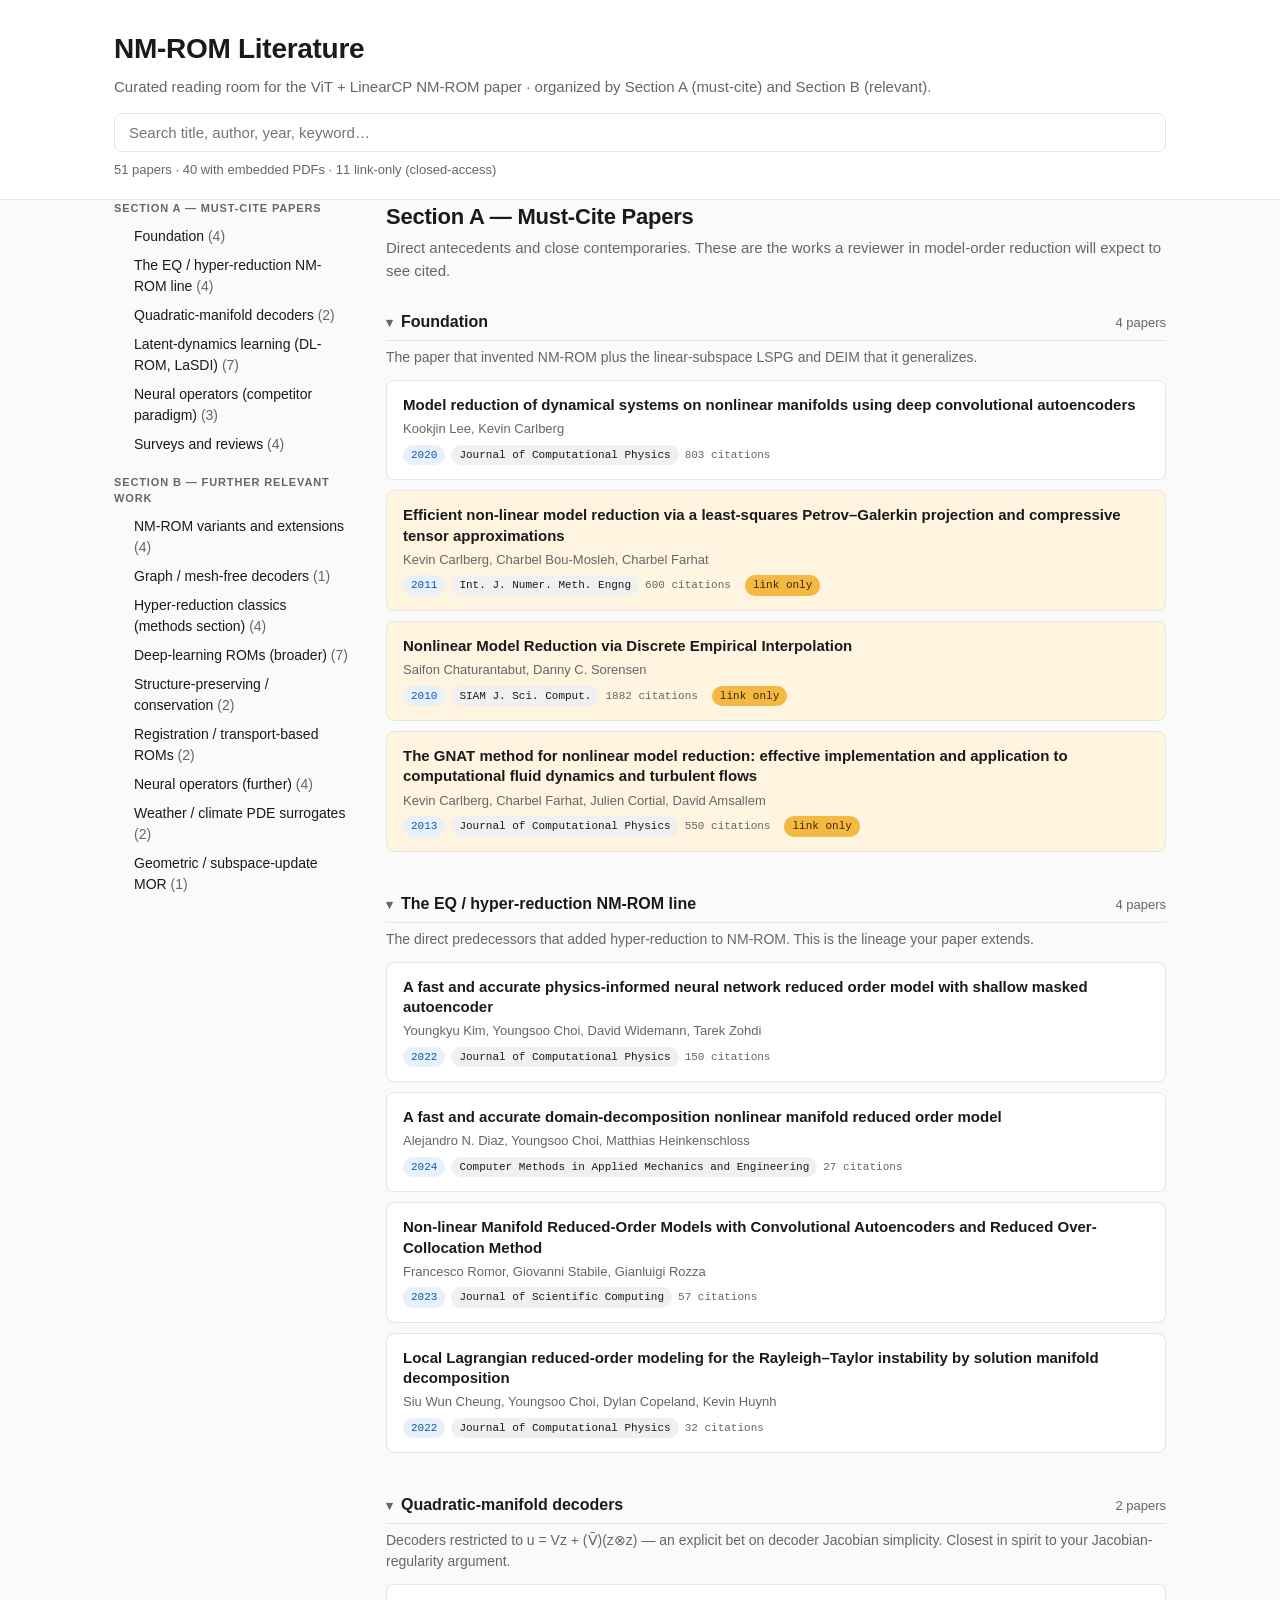
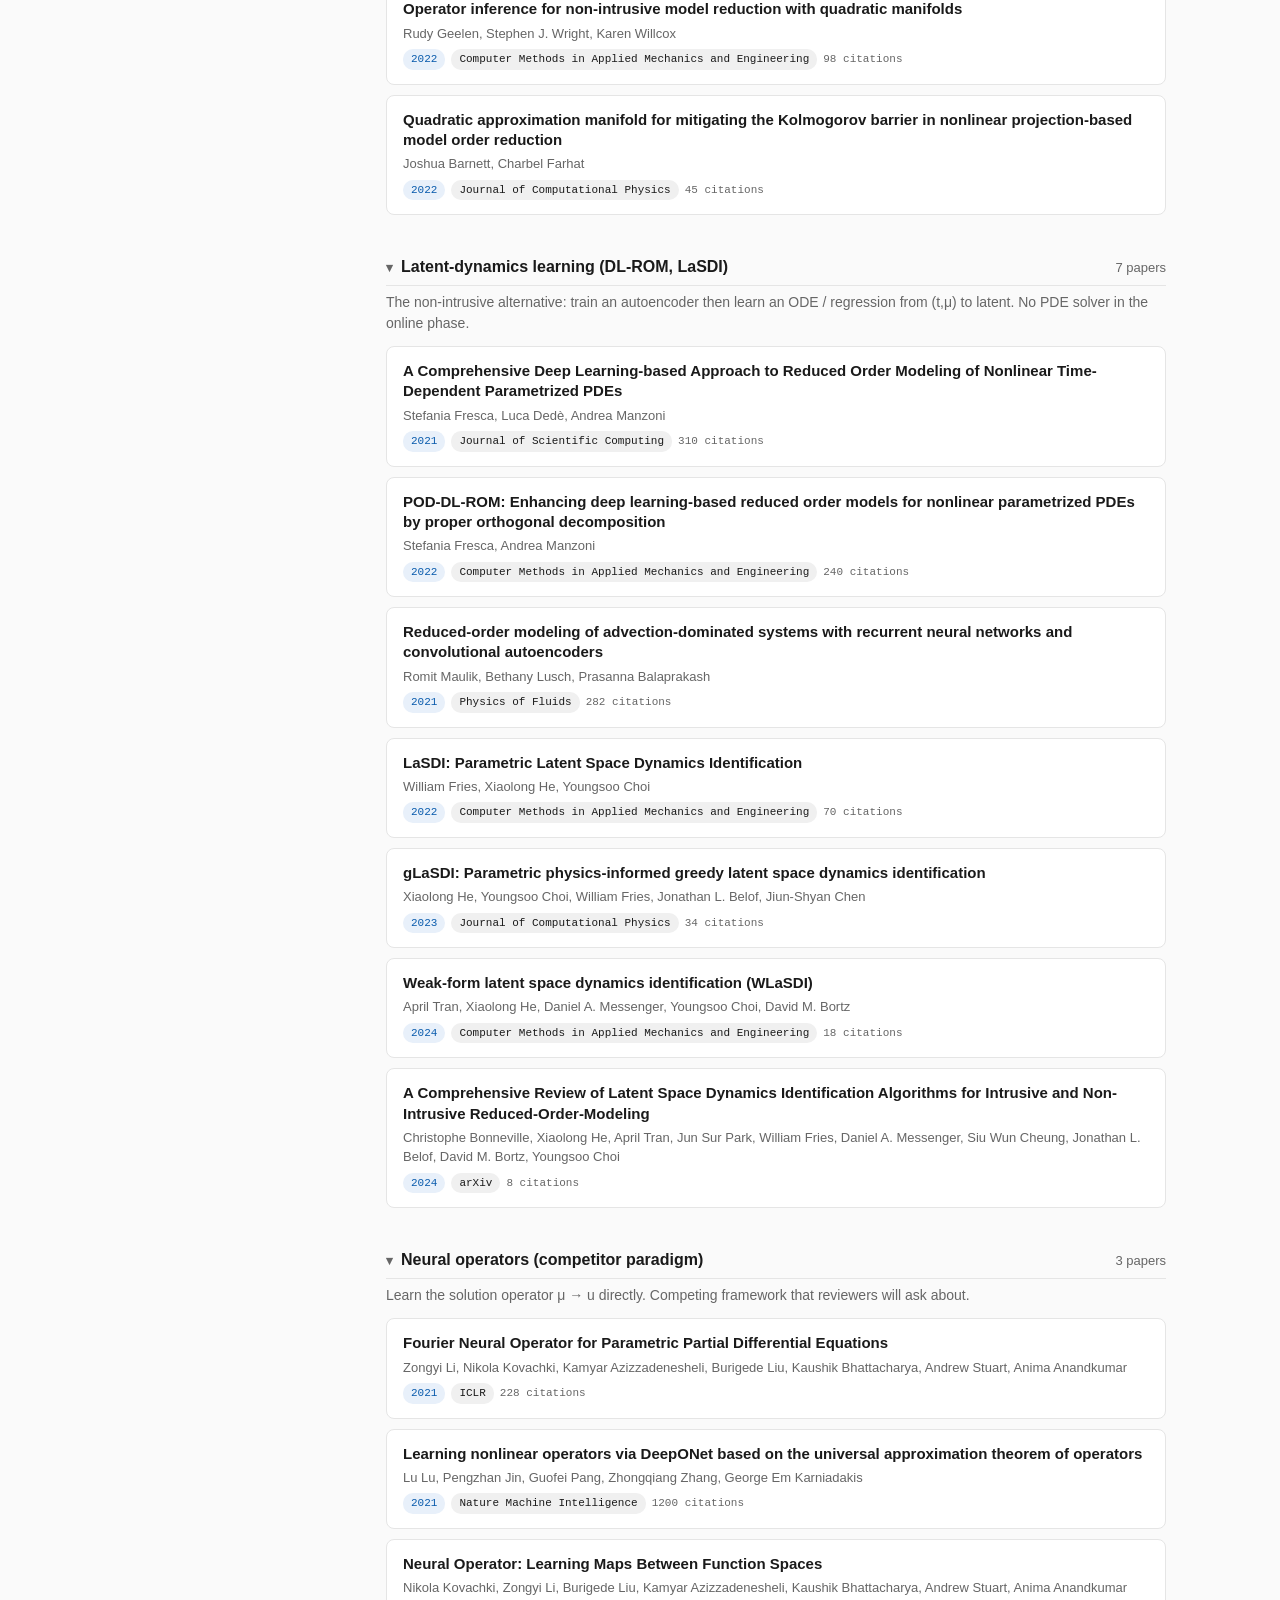
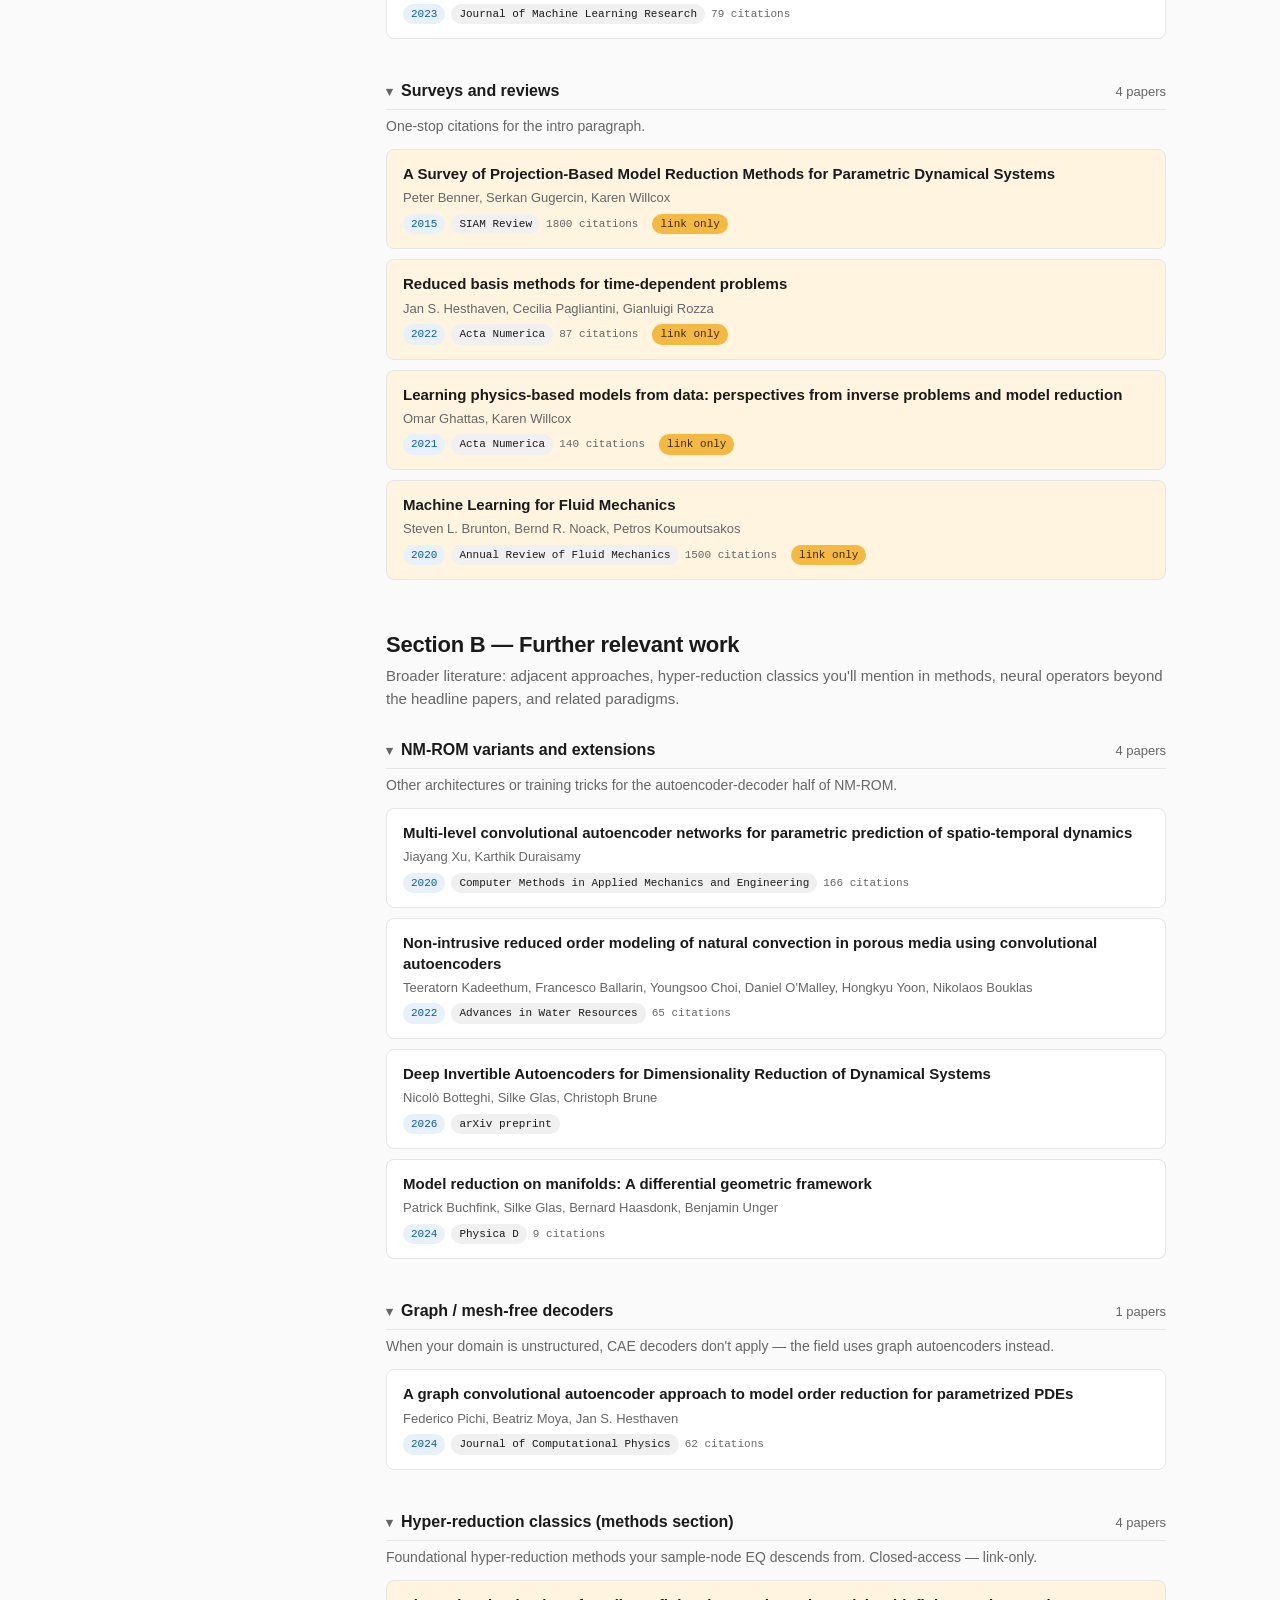
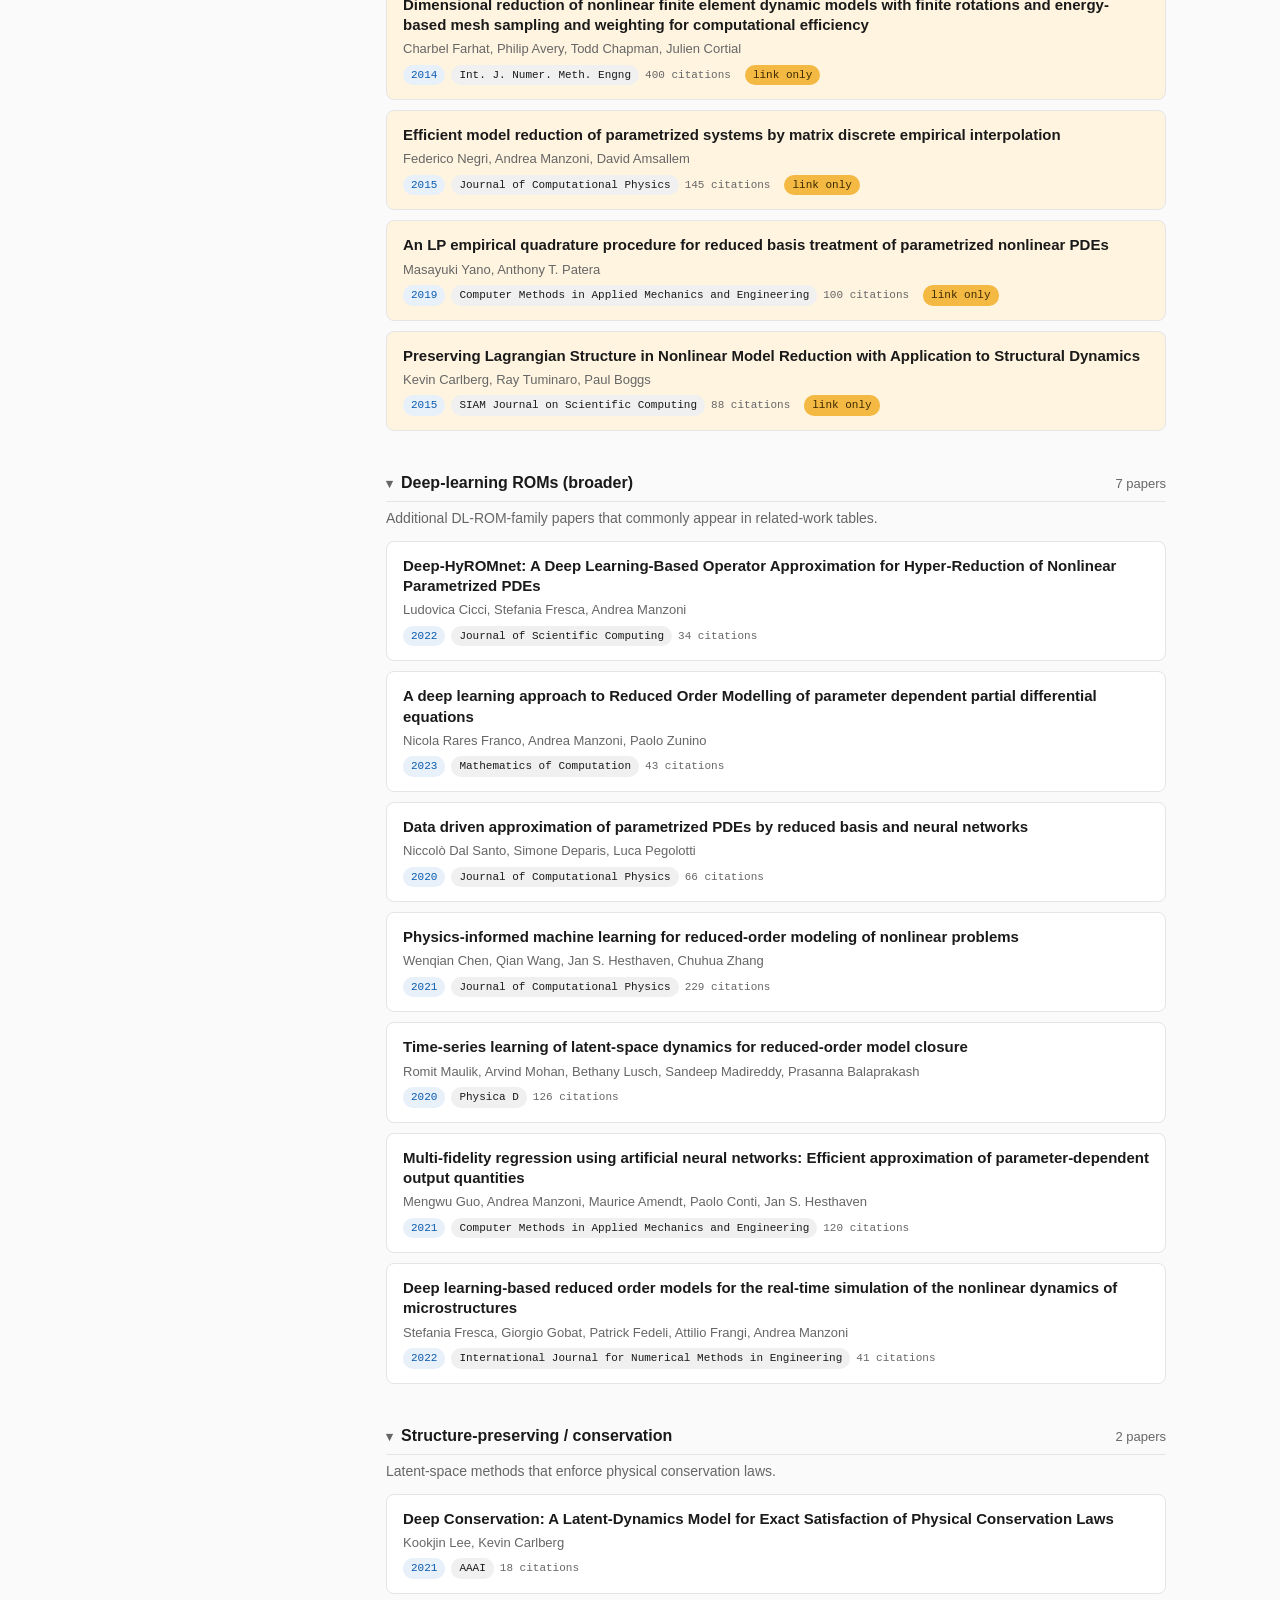
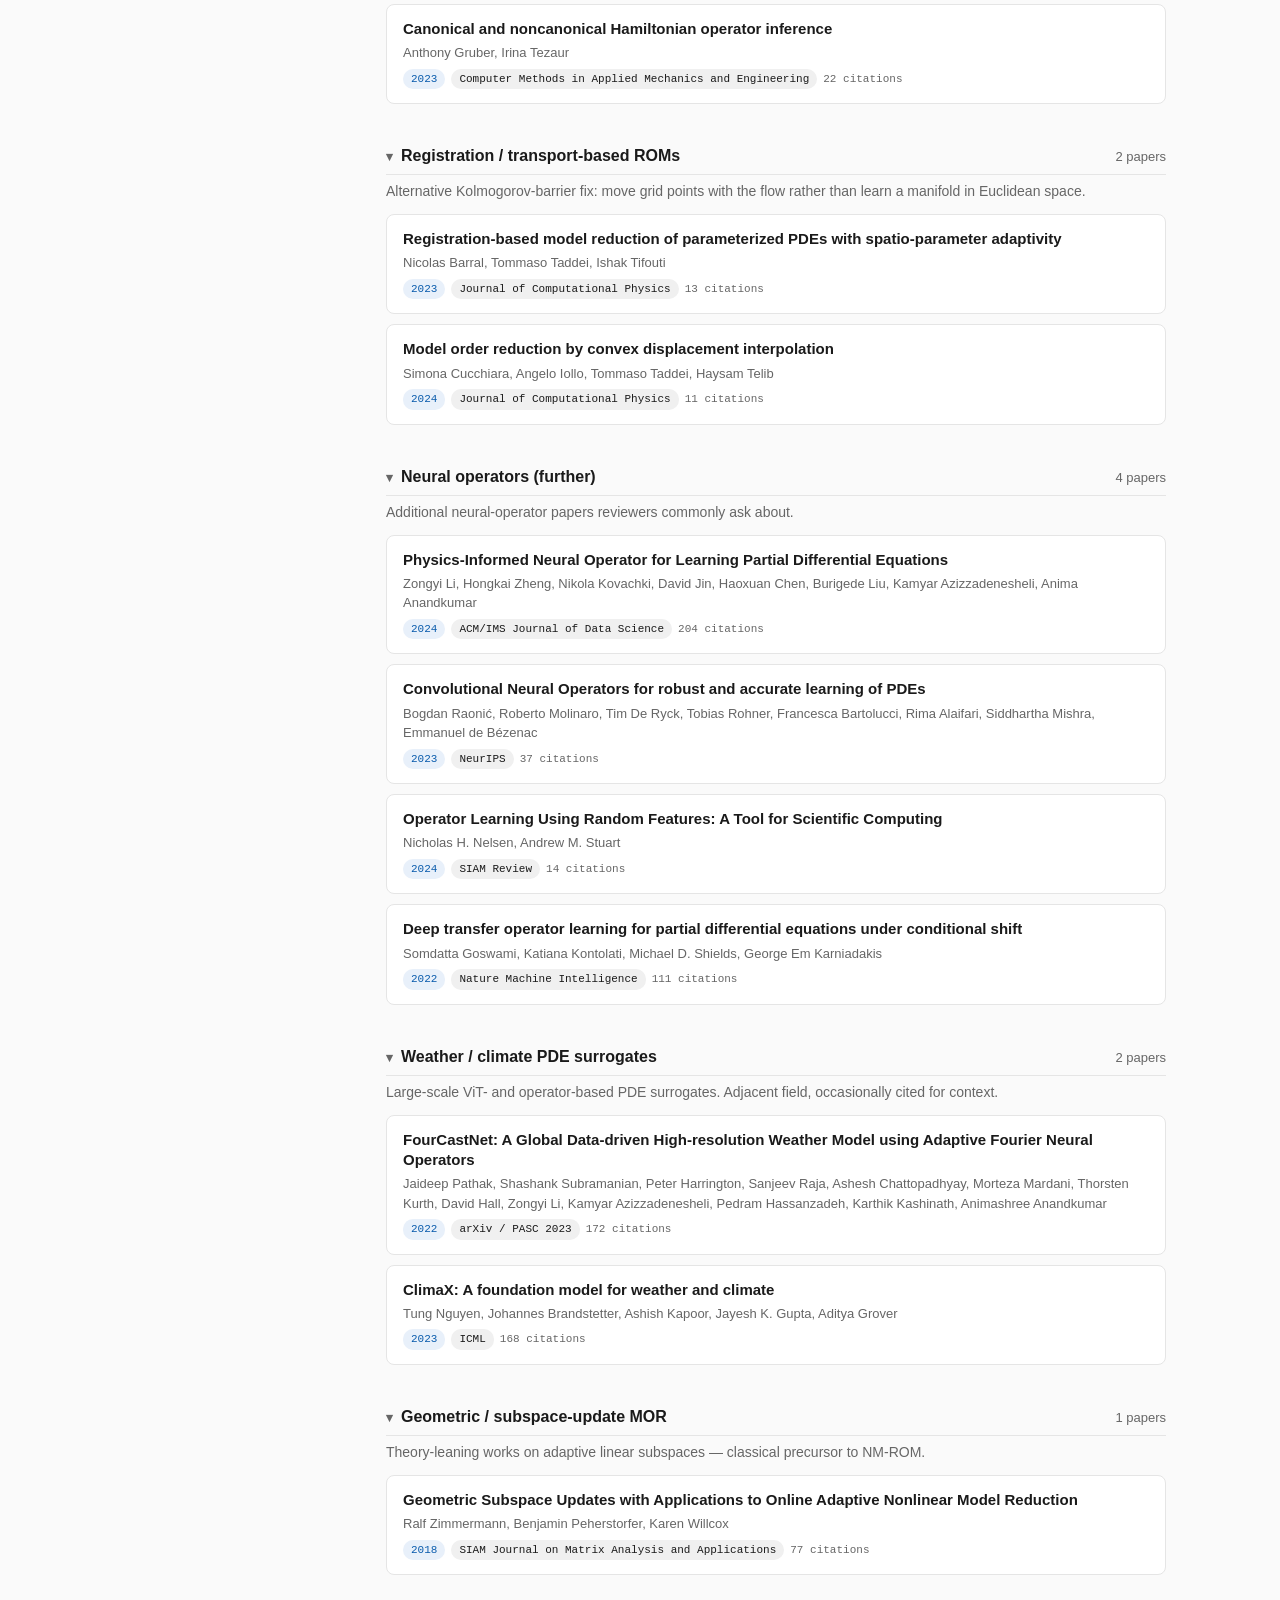
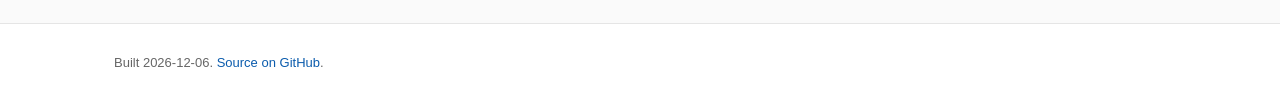
==== index.html @ cc9fa7f4 "Initial literature reading room: 51 papers, 40 PDFs embedded 40 open-access PDFs organized in pdfs/{" ====
<!DOCTYPE html>
<html lang="en">
<head>
<meta charset="utf-8">
<meta name="viewport" content="width=device-width,initial-scale=1">
<title>NM-ROM Literature — Reading Room</title>
<link rel="stylesheet" href="style.css">
</head>
<body>
<header>
  <div class="wrap">
    <h1>NM-ROM Literature</h1>
    <p class="tag">Curated reading room for the ViT + LinearCP NM-ROM paper · organized by Section A (must-cite) and Section B (relevant).</p>
    <input id="search" type="search" placeholder="Search title, author, year, keyword…" autocomplete="off">
    <p id="counts" class="counts"></p>
  </div>
</header>

<main class="wrap">
  <nav id="toc"></nav>
  <section id="content"></section>
</main>

<aside id="reader" class="hidden">
  <div class="reader-head">
    <button id="reader-close" aria-label="Close">×</button>
    <div>
      <h2 id="reader-title"></h2>
      <p id="reader-meta"></p>
    </div>
    <div class="reader-actions">
      <a id="reader-doi" target="_blank" rel="noopener">DOI</a>
      <a id="reader-arxiv" target="_blank" rel="noopener">arXiv</a>
      <a id="reader-pdf" target="_blank" rel="noopener">Open PDF</a>
    </div>
  </div>
  <div class="reader-body">
    <div id="reader-summary"></div>
    <iframe id="reader-frame" title="PDF"></iframe>
  </div>
</aside>

<footer><div class="wrap"><p>Built <span id="built"></span>. <a href="https://github.com/tahmidawal/NMROM-Papers">Source on GitHub</a>.</p></div></footer>

<script src="app.js"></script>
</body>
</html>
---- style.css ----
:root {
  --bg: #fafafa;
  --fg: #1a1a1a;
  --muted: #666;
  --rule: #e5e5e5;
  --accent: #0b5cad;
  --accent-soft: #e8f0fa;
  --card: #ffffff;
  --closed: #fff4e0;
  --chip: #f0f0f0;
  --mono: ui-monospace, "SF Mono", Menlo, Consolas, monospace;
}
* { box-sizing: border-box; }
html, body { margin: 0; padding: 0; }
body {
  font-family: -apple-system, BlinkMacSystemFont, "Segoe UI", Helvetica, Arial, sans-serif;
  color: var(--fg);
  background: var(--bg);
  line-height: 1.5;
}
.wrap { max-width: 1100px; margin: 0 auto; padding: 0 24px; }

header { background: #fff; border-bottom: 1px solid var(--rule); padding: 28px 0 20px; }
header h1 { margin: 0 0 6px; font-size: 28px; letter-spacing: -0.01em; }
header .tag { margin: 0 0 14px; color: var(--muted); font-size: 15px; }
#search {
  width: 100%;
  padding: 10px 14px;
  font-size: 15px;
  border: 1px solid var(--rule);
  border-radius: 8px;
  background: #fff;
}
#search:focus { outline: 2px solid var(--accent); outline-offset: 1px; border-color: transparent; }
.counts { margin: 8px 0 0; color: var(--muted); font-size: 13px; }

main { display: grid; grid-template-columns: 240px 1fr; gap: 32px; padding-top: 28px; padding-bottom: 60px; }
@media (max-width: 820px) {
  main { grid-template-columns: 1fr; }
  #toc { position: static; border-right: none; padding-right: 0; border-bottom: 1px solid var(--rule); padding-bottom: 16px; }
}

#toc {
  position: sticky;
  top: 20px;
  align-self: start;
  font-size: 14px;
  max-height: calc(100vh - 40px);
  overflow-y: auto;
}
#toc h3 { margin: 0 0 6px; font-size: 11px; text-transform: uppercase; letter-spacing: 0.08em; color: var(--muted); font-weight: 600; }
#toc ul { list-style: none; padding: 0; margin: 0 0 16px; }
#toc li { margin: 2px 0; }
#toc a { color: var(--fg); text-decoration: none; display: block; padding: 3px 6px; border-radius: 4px; }
#toc a:hover { background: var(--accent-soft); color: var(--accent); }
#toc .cat { padding-left: 14px; color: var(--muted); }

#content .section { margin-bottom: 48px; }
#content .section-title { font-size: 22px; margin: 0 0 4px; letter-spacing: -0.01em; }
#content .section-blurb { color: var(--muted); margin: 0 0 20px; font-size: 15px; }

#content .category { margin-bottom: 32px; }
#content .cat-title {
  font-size: 16px; margin: 0 0 4px;
  padding: 8px 0 6px; border-bottom: 1px solid var(--rule);
  display: flex; justify-content: space-between; align-items: baseline;
  cursor: pointer; user-select: none;
}
#content .cat-title .count { color: var(--muted); font-weight: 400; font-size: 13px; }
#content .cat-title .toggle { color: var(--muted); font-family: var(--mono); font-size: 13px; margin-right: 8px; }
#content .cat-blurb { color: var(--muted); margin: 6px 0 12px; font-size: 14px; }
#content .category.collapsed .cards,
#content .category.collapsed .cat-blurb { display: none; }

.cards { display: grid; gap: 10px; }
.card {
  background: var(--card);
  border: 1px solid var(--rule);
  border-radius: 8px;
  padding: 14px 16px;
  cursor: pointer;
  transition: border-color 120ms, box-shadow 120ms;
}
.card:hover { border-color: var(--accent); box-shadow: 0 1px 4px rgba(0,0,0,0.04); }
.card.closed-access { background: var(--closed); }
.card h4 { margin: 0 0 4px; font-size: 15px; line-height: 1.35; }
.card .authors { color: var(--muted); font-size: 13px; margin: 0 0 6px; }
.card .meta { display: flex; flex-wrap: wrap; gap: 6px; font-size: 12px; }
.chip {
  background: var(--chip);
  color: var(--fg);
  padding: 2px 8px;
  border-radius: 10px;
  font-family: var(--mono);
  font-size: 11px;
}
.chip.year { background: var(--accent-soft); color: var(--accent); }
.chip.closed { background: #f4b942; color: #3a2800; }
.chip.cite { background: transparent; color: var(--muted); padding-left: 0; }

/* Reader overlay */
#reader {
  position: fixed; inset: 0;
  background: rgba(20,20,20,0.82);
  z-index: 50;
  display: grid;
  grid-template-rows: auto 1fr;
}
#reader.hidden { display: none; }
.reader-head {
  background: #fff; border-bottom: 1px solid var(--rule);
  display: grid; grid-template-columns: auto 1fr auto;
  gap: 16px; align-items: center; padding: 12px 20px;
}
.reader-head h2 { margin: 0 0 2px; font-size: 16px; line-height: 1.3; }
.reader-head p { margin: 0; color: var(--muted); font-size: 13px; }
#reader-close {
  background: none; border: none; font-size: 28px; cursor: pointer;
  color: var(--muted); padding: 0 8px; line-height: 1;
}
#reader-close:hover { color: var(--fg); }
.reader-actions { display: flex; gap: 8px; }
.reader-actions a {
  padding: 6px 12px; border: 1px solid var(--rule); border-radius: 6px;
  text-decoration: none; color: var(--fg); font-size: 13px; background: #fff;
}
.reader-actions a:hover { background: var(--accent-soft); color: var(--accent); border-color: var(--accent); }
.reader-actions a.hidden { display: none; }

.reader-body { display: grid; grid-template-columns: 360px 1fr; min-height: 0; }
#reader-summary {
  background: #fff; overflow-y: auto; padding: 18px 20px;
  border-right: 1px solid var(--rule);
  font-size: 14px; line-height: 1.55;
}
#reader-summary h3 { font-size: 13px; text-transform: uppercase; letter-spacing: 0.08em; color: var(--muted); margin: 0 0 8px; }
#reader-summary p { margin: 0; }
#reader-frame { width: 100%; height: 100%; border: none; background: #525659; }
.reader-body.no-pdf #reader-frame { display: none; }
.reader-body.no-pdf { grid-template-columns: 1fr; }

@media (max-width: 820px) {
  .reader-body { grid-template-columns: 1fr; grid-template-rows: auto 1fr; }
  #reader-summary { border-right: none; border-bottom: 1px solid var(--rule); max-height: 40vh; }
}

footer { border-top: 1px solid var(--rule); padding: 16px 0; color: var(--muted); font-size: 13px; background: #fff; }
footer a { color: var(--accent); text-decoration: none; }
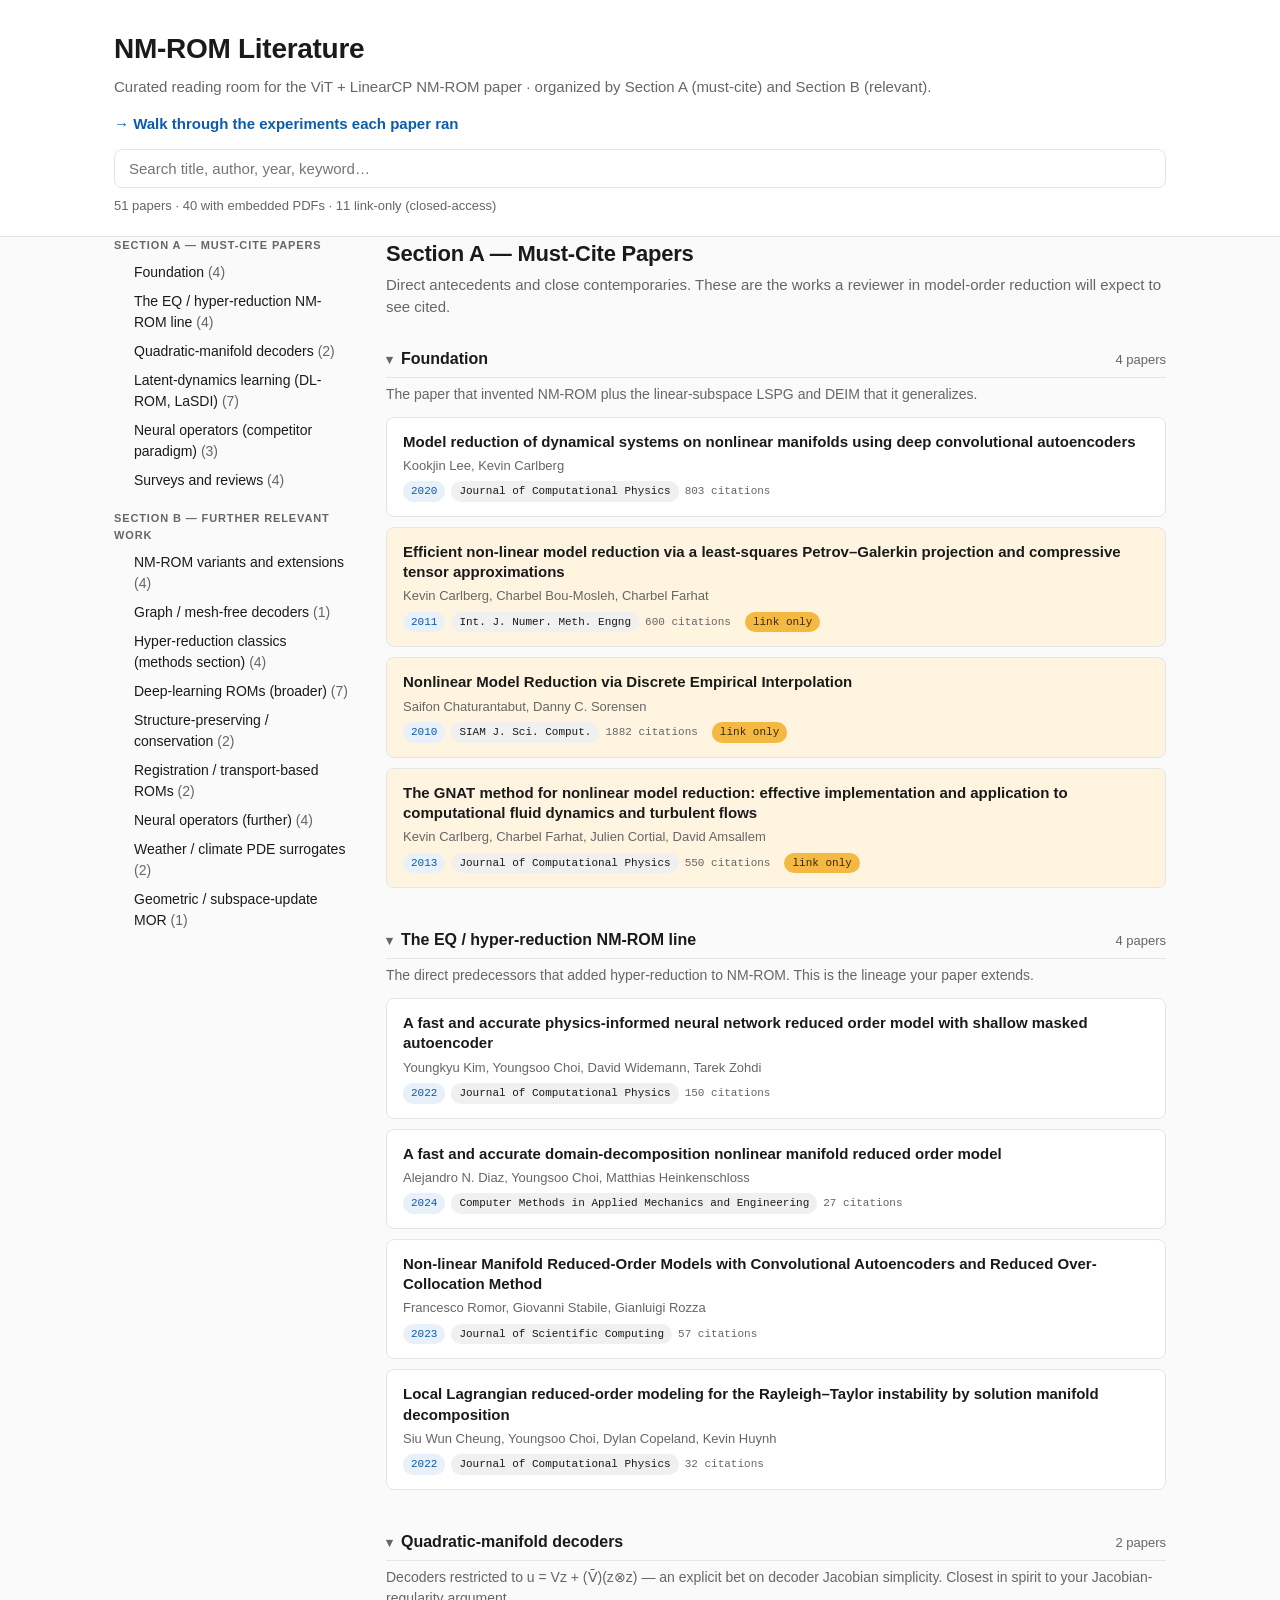
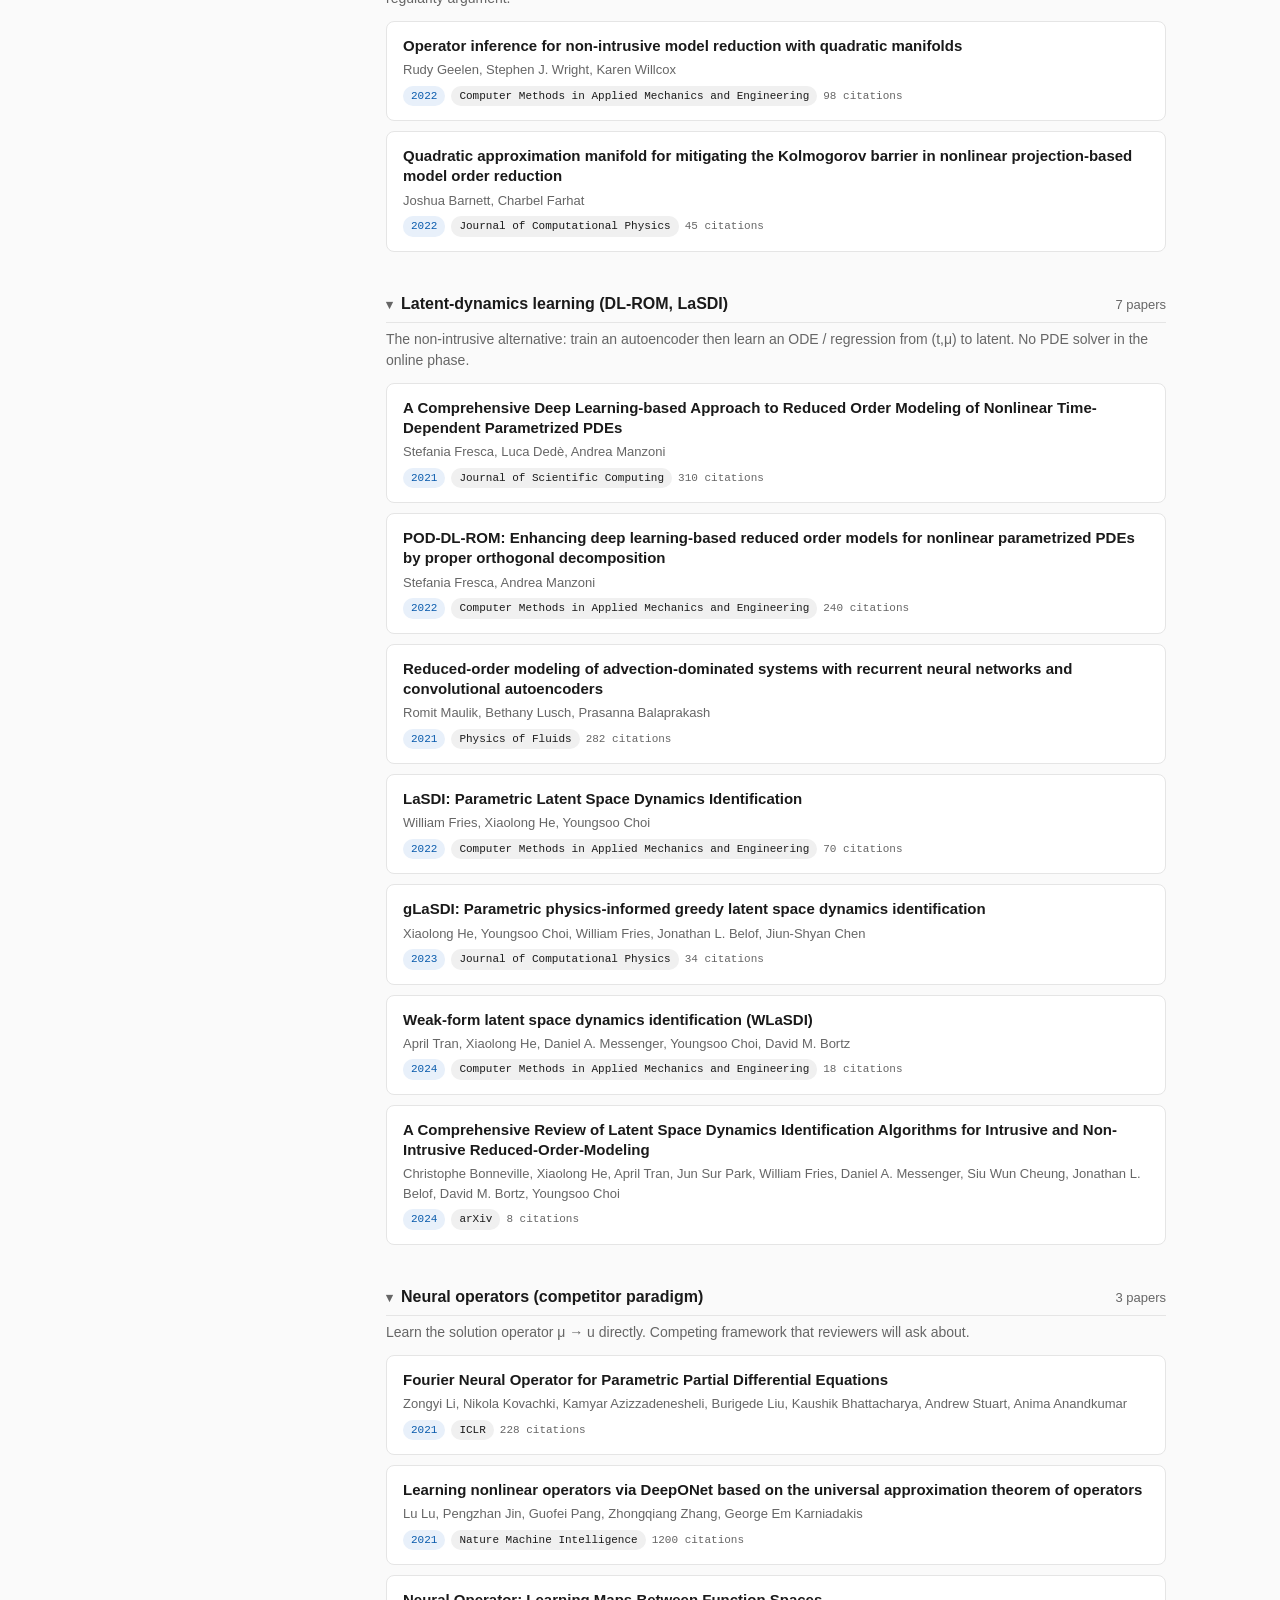
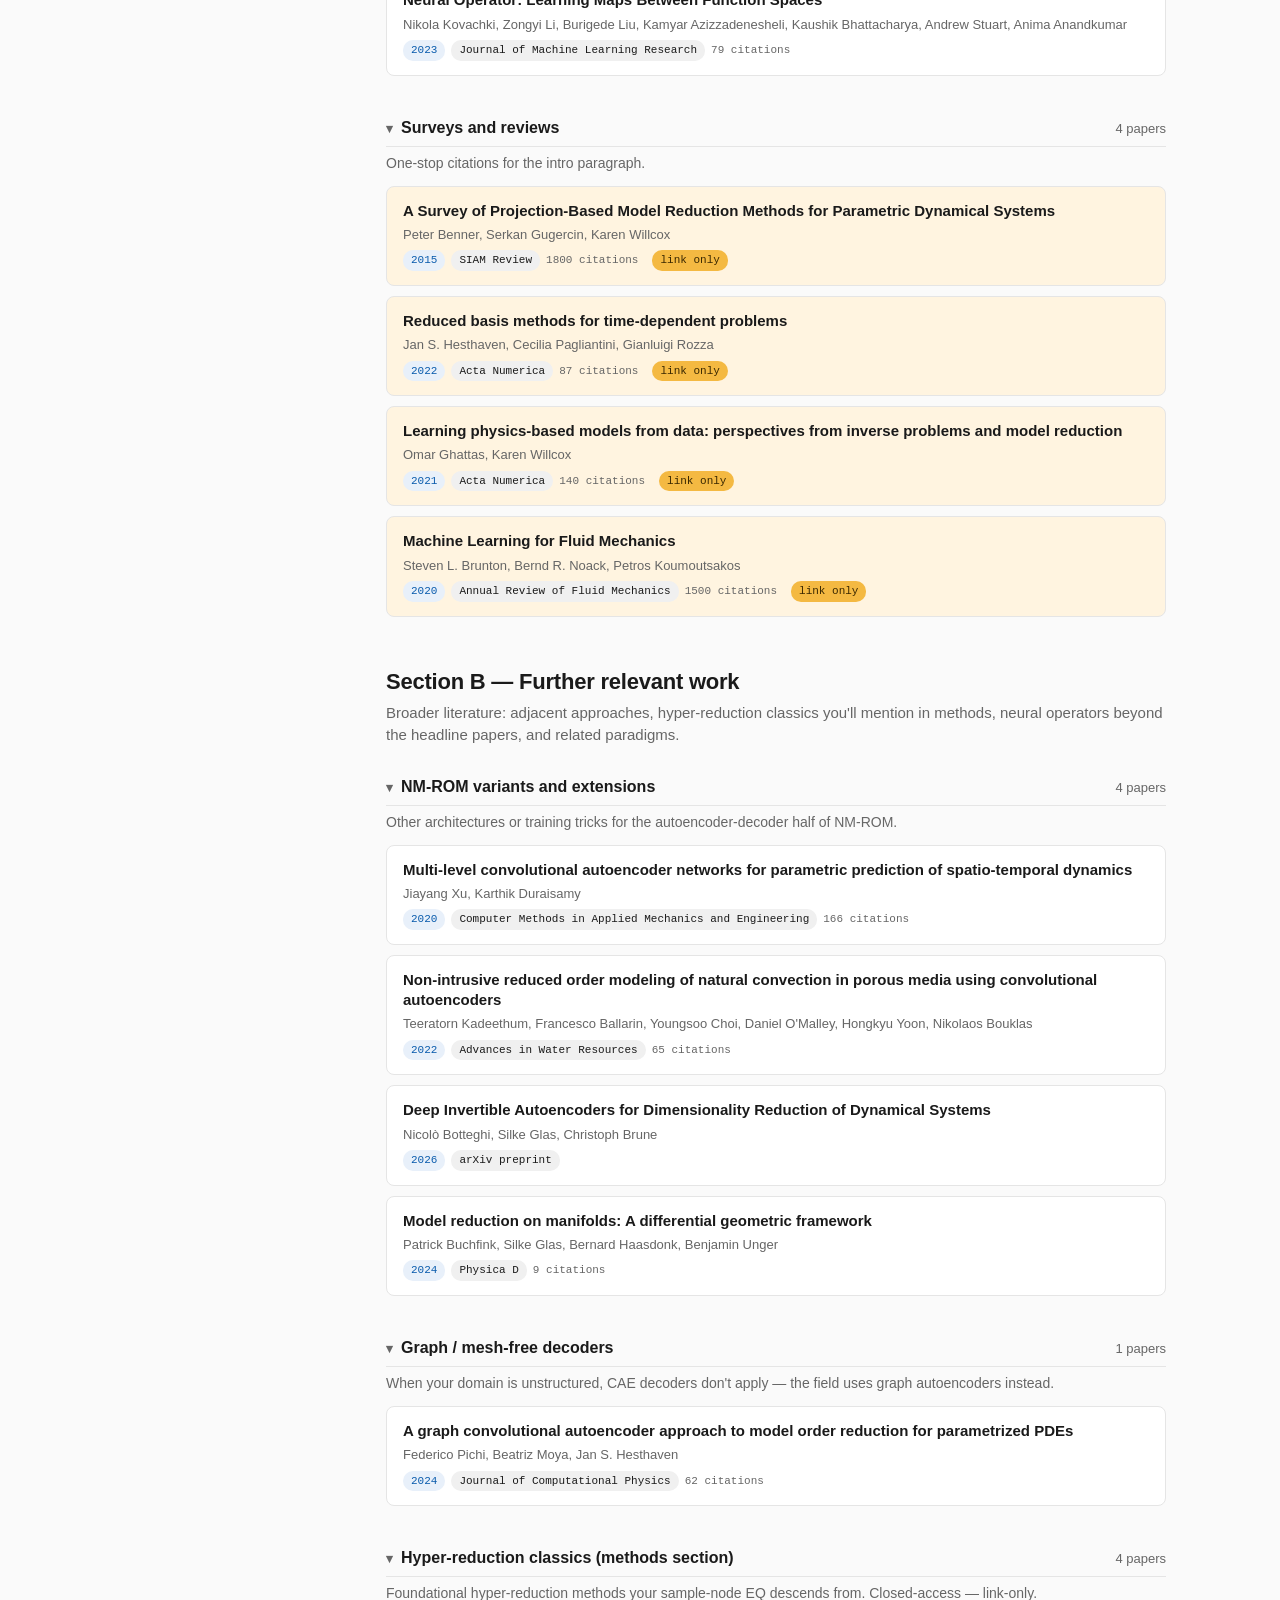
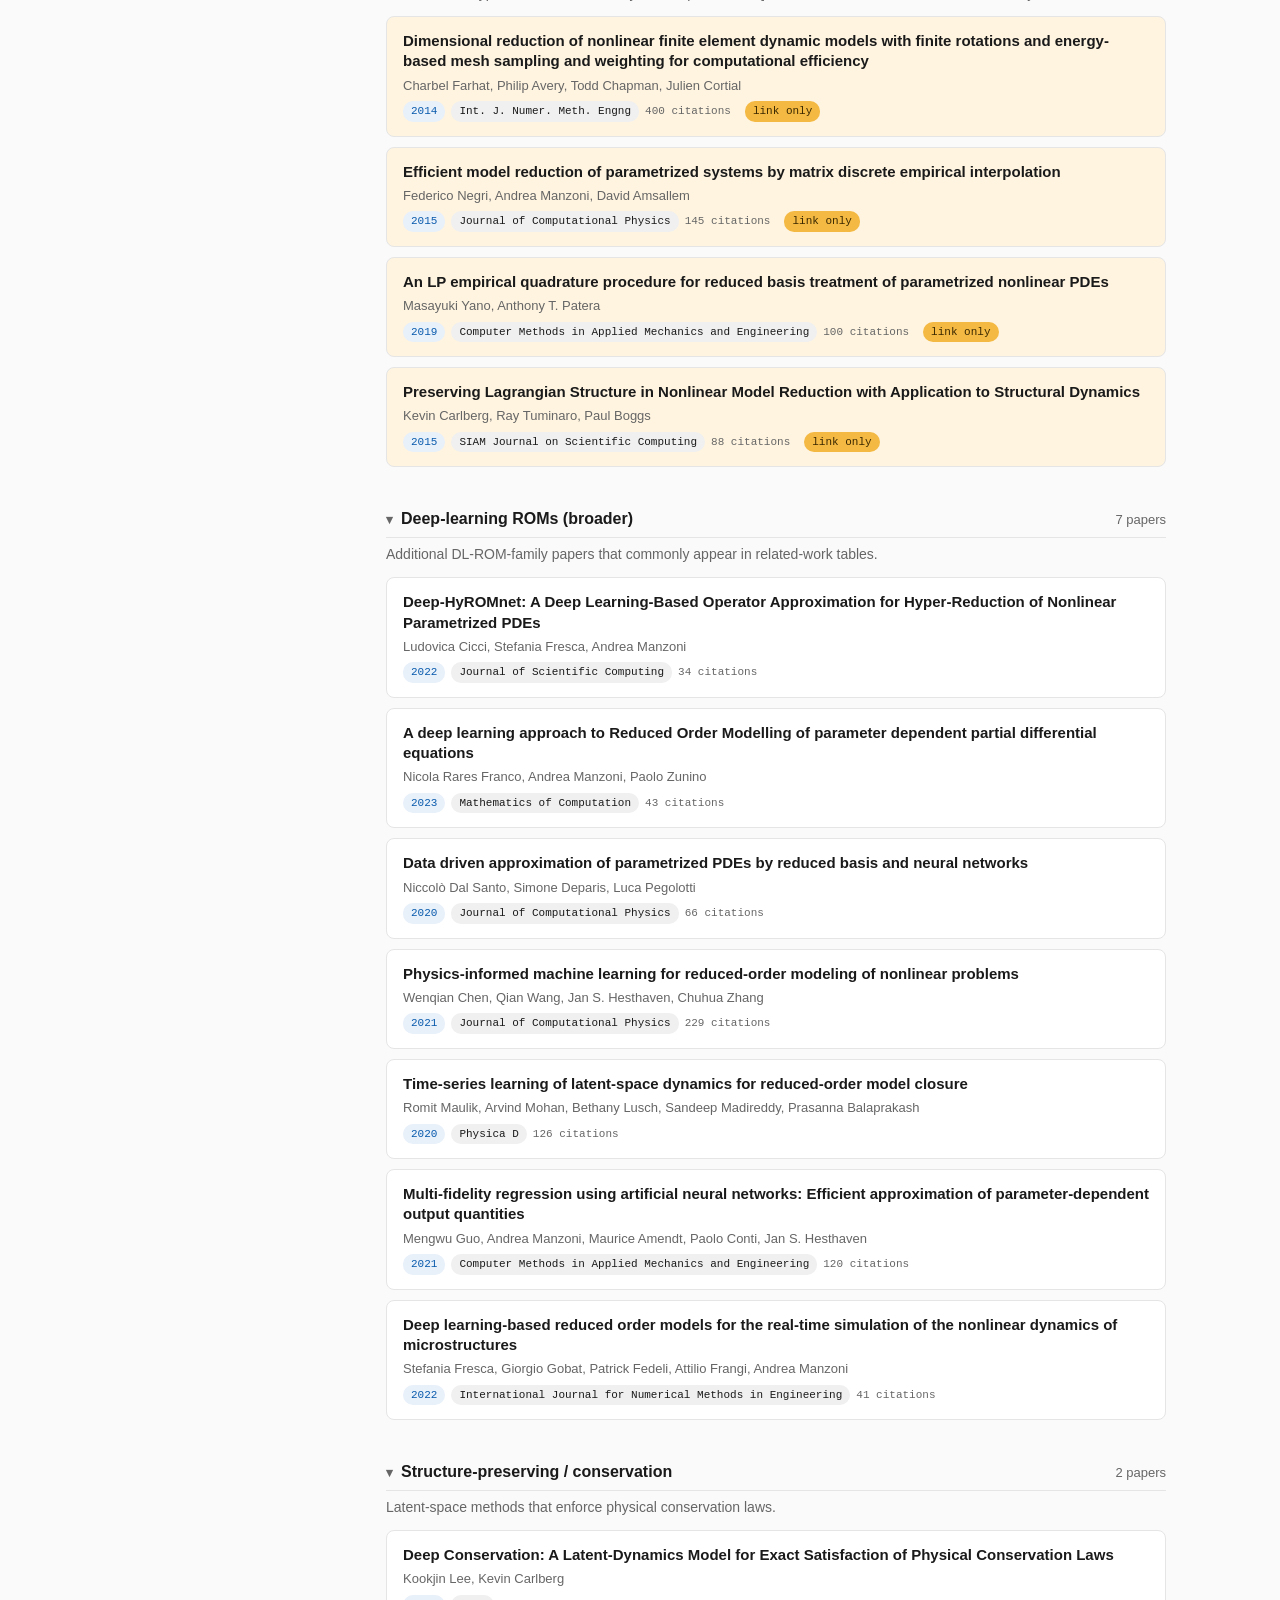
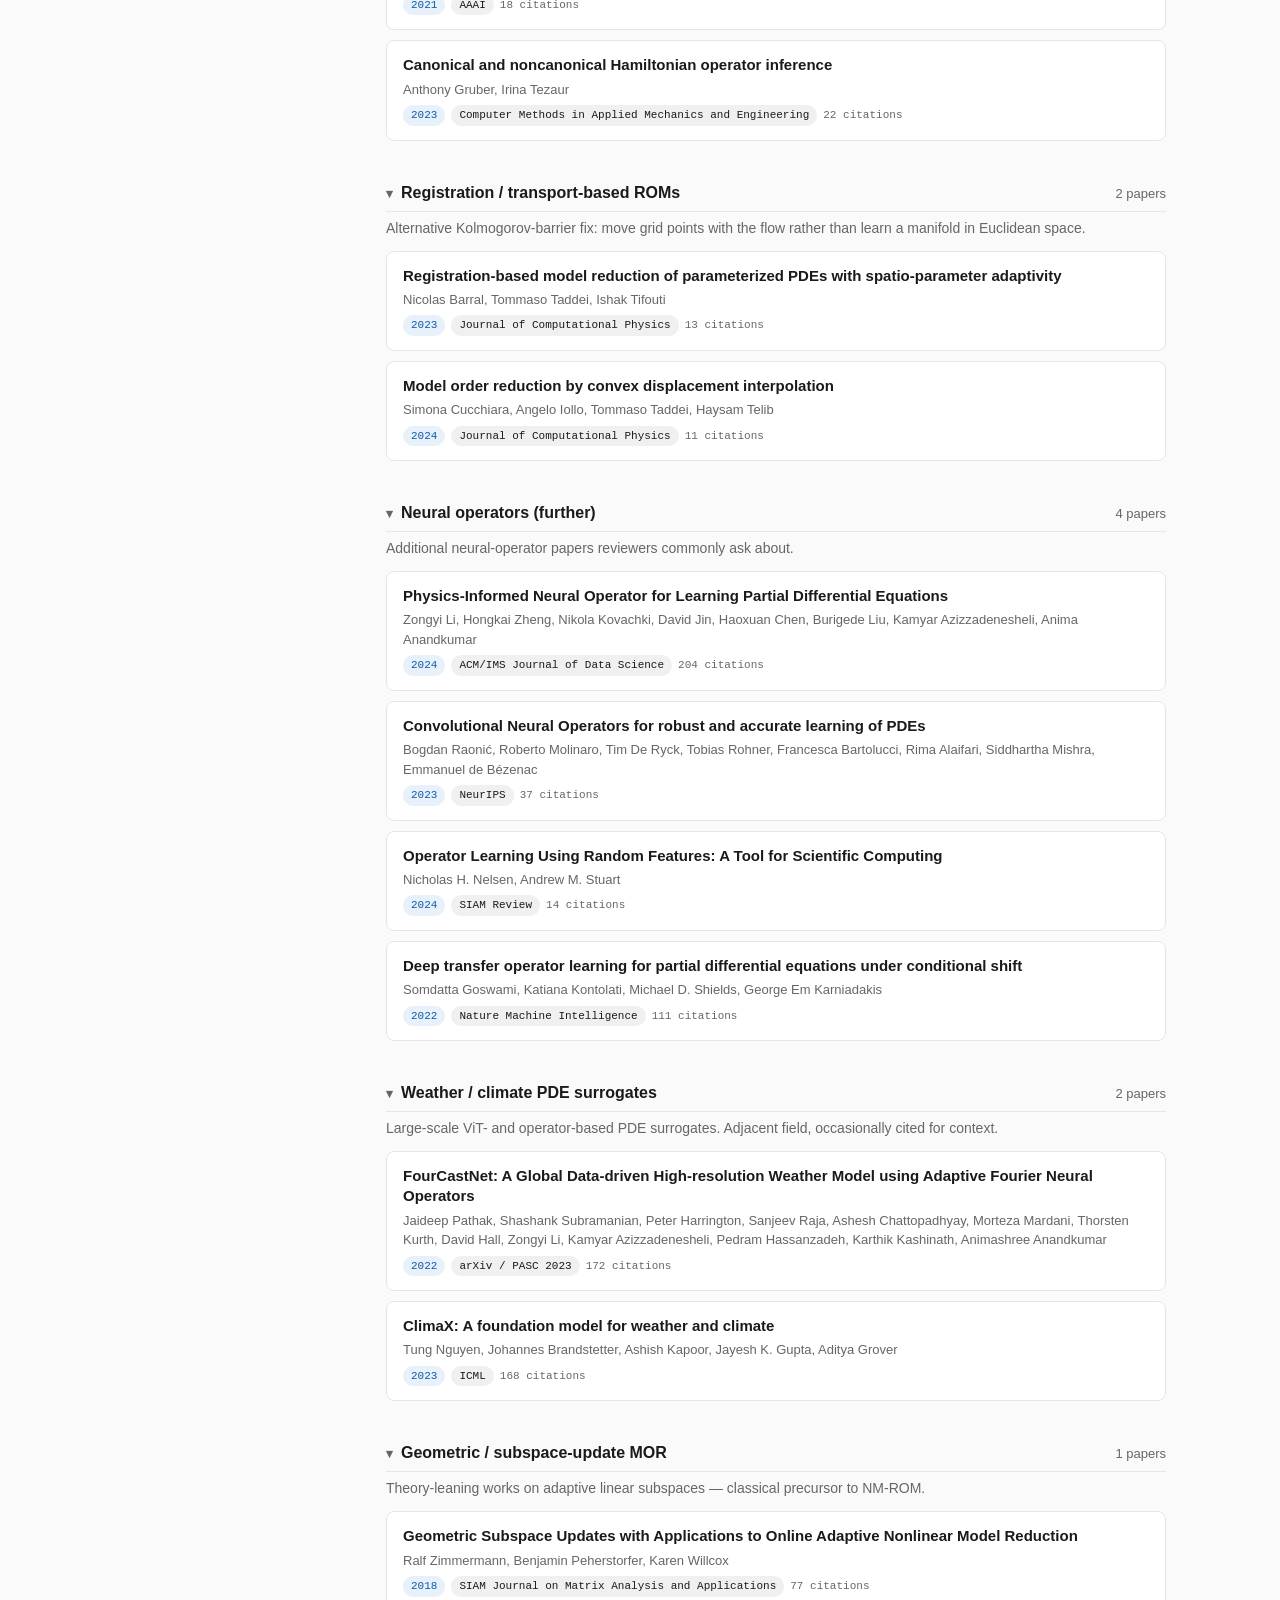
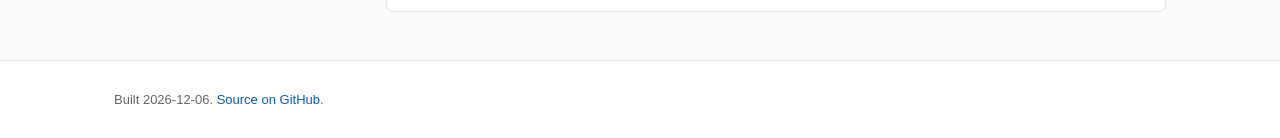
==== commit dec0827d: "Add experiments walkthrough page; fix 4 mislabeled PDFs New: experiments.html — per-paper walkthroug" ====
--- a/index.html
+++ b/index.html
@@ -11,6 +11,7 @@
   <div class="wrap">
     <h1>NM-ROM Literature</h1>
     <p class="tag">Curated reading room for the ViT + LinearCP NM-ROM paper · organized by Section A (must-cite) and Section B (relevant).</p>
+    <p class="tag" style="margin-top:8px;"><a href="experiments.html" style="color:var(--accent);text-decoration:none;font-weight:600;">→ Walk through the experiments each paper ran</a></p>
     <input id="search" type="search" placeholder="Search title, author, year, keyword…" autocomplete="off">
     <p id="counts" class="counts"></p>
   </div>
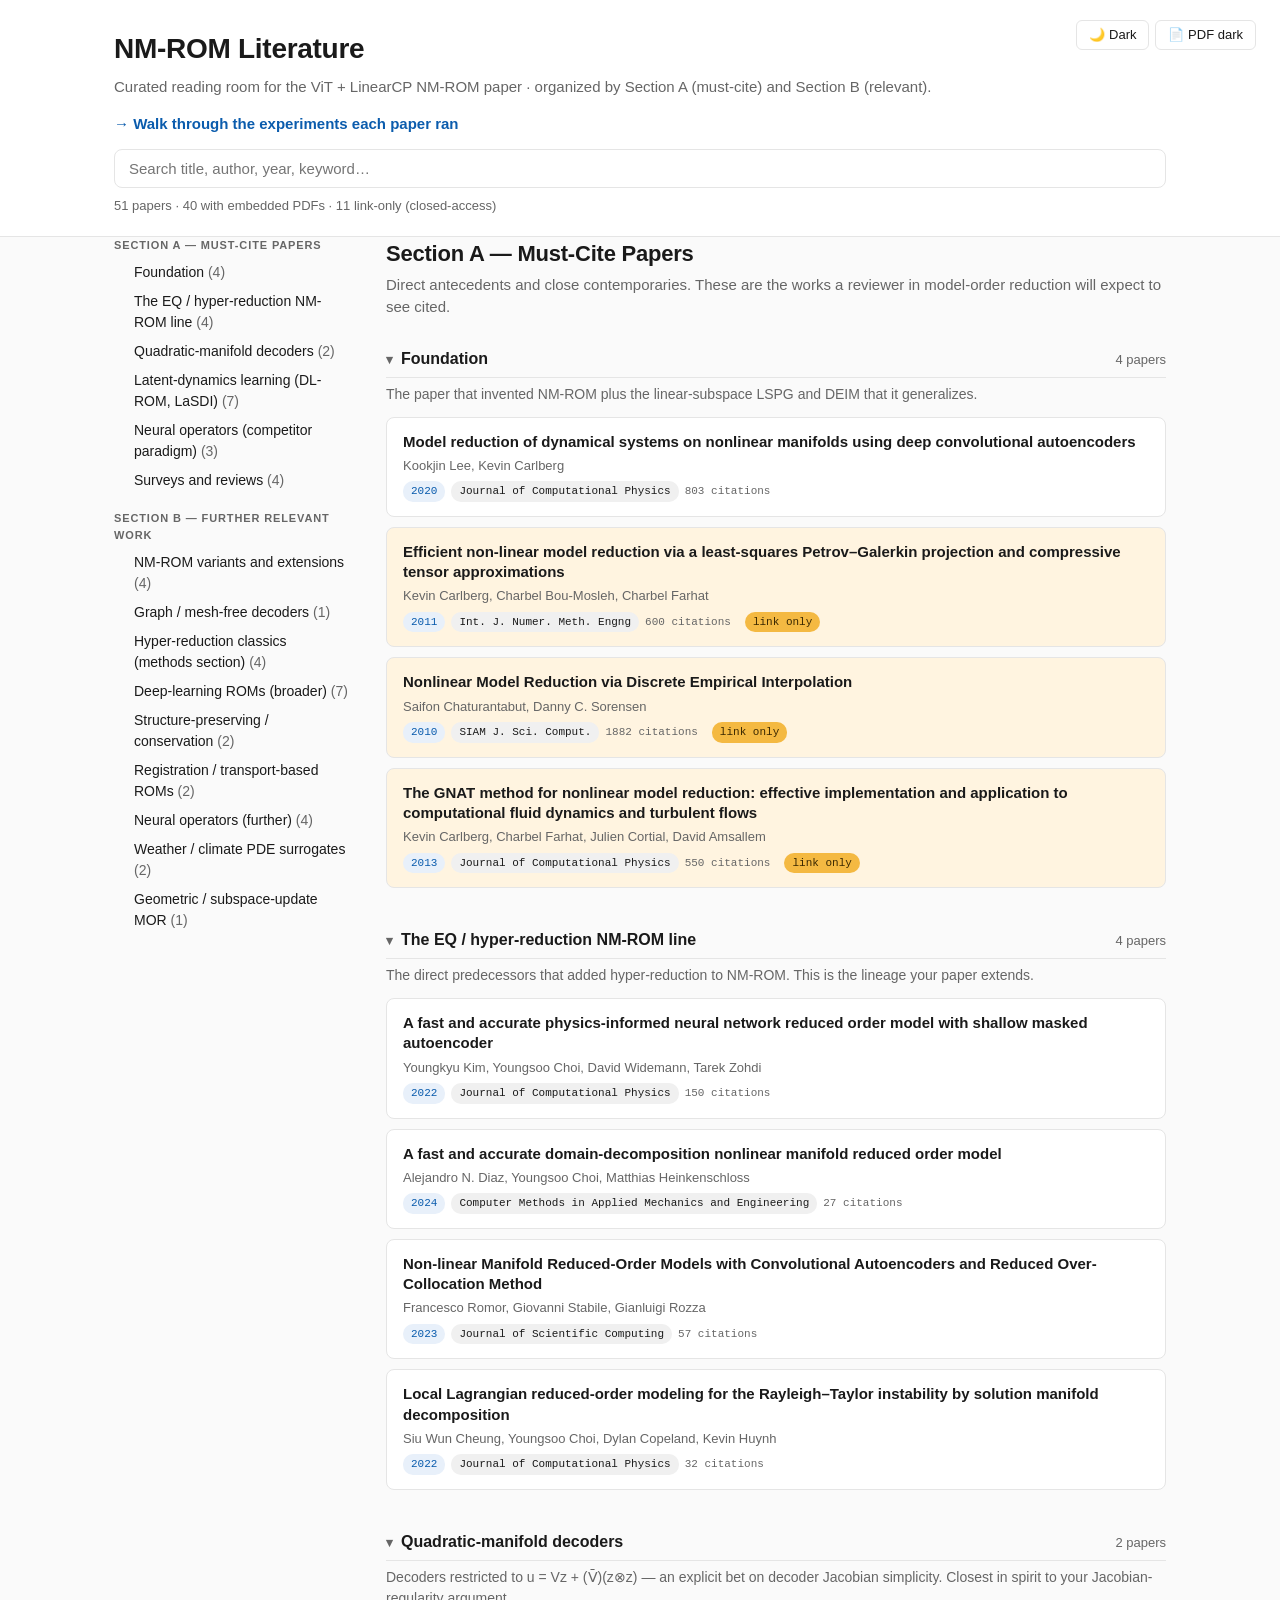
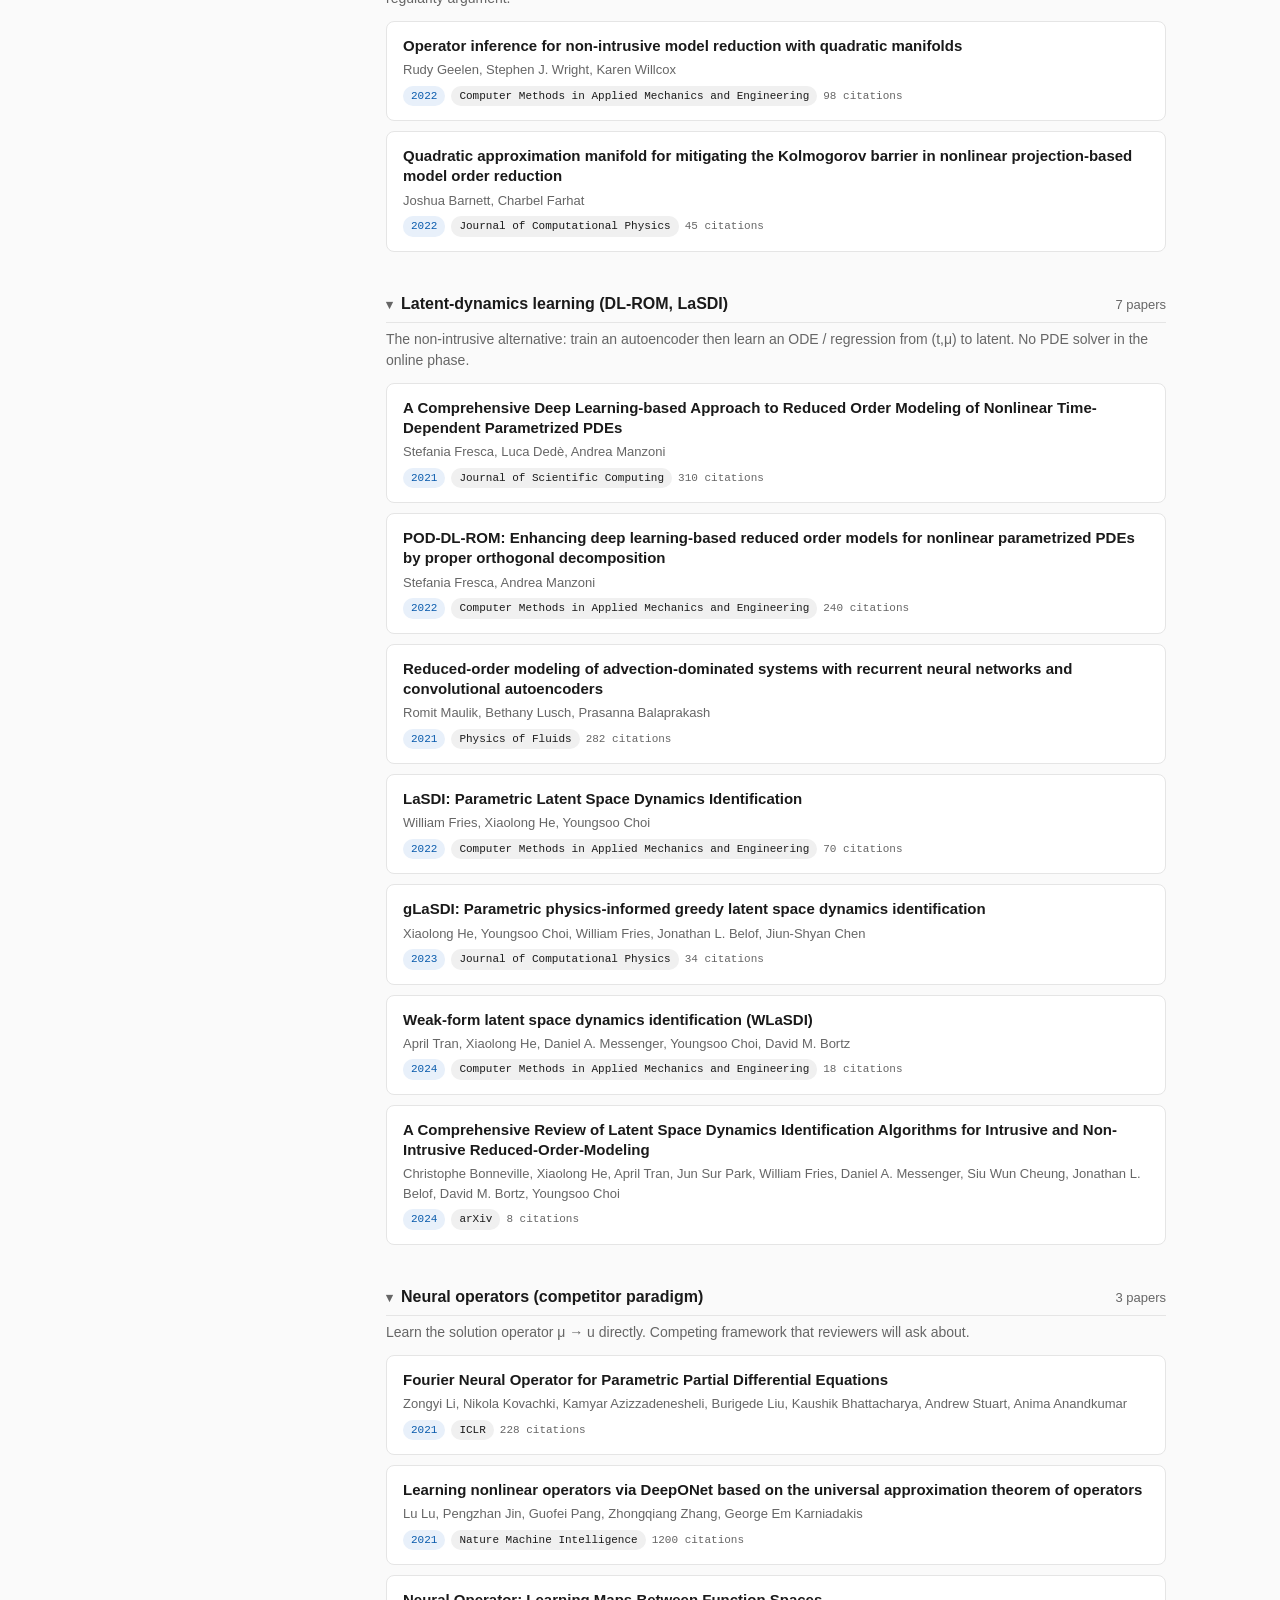
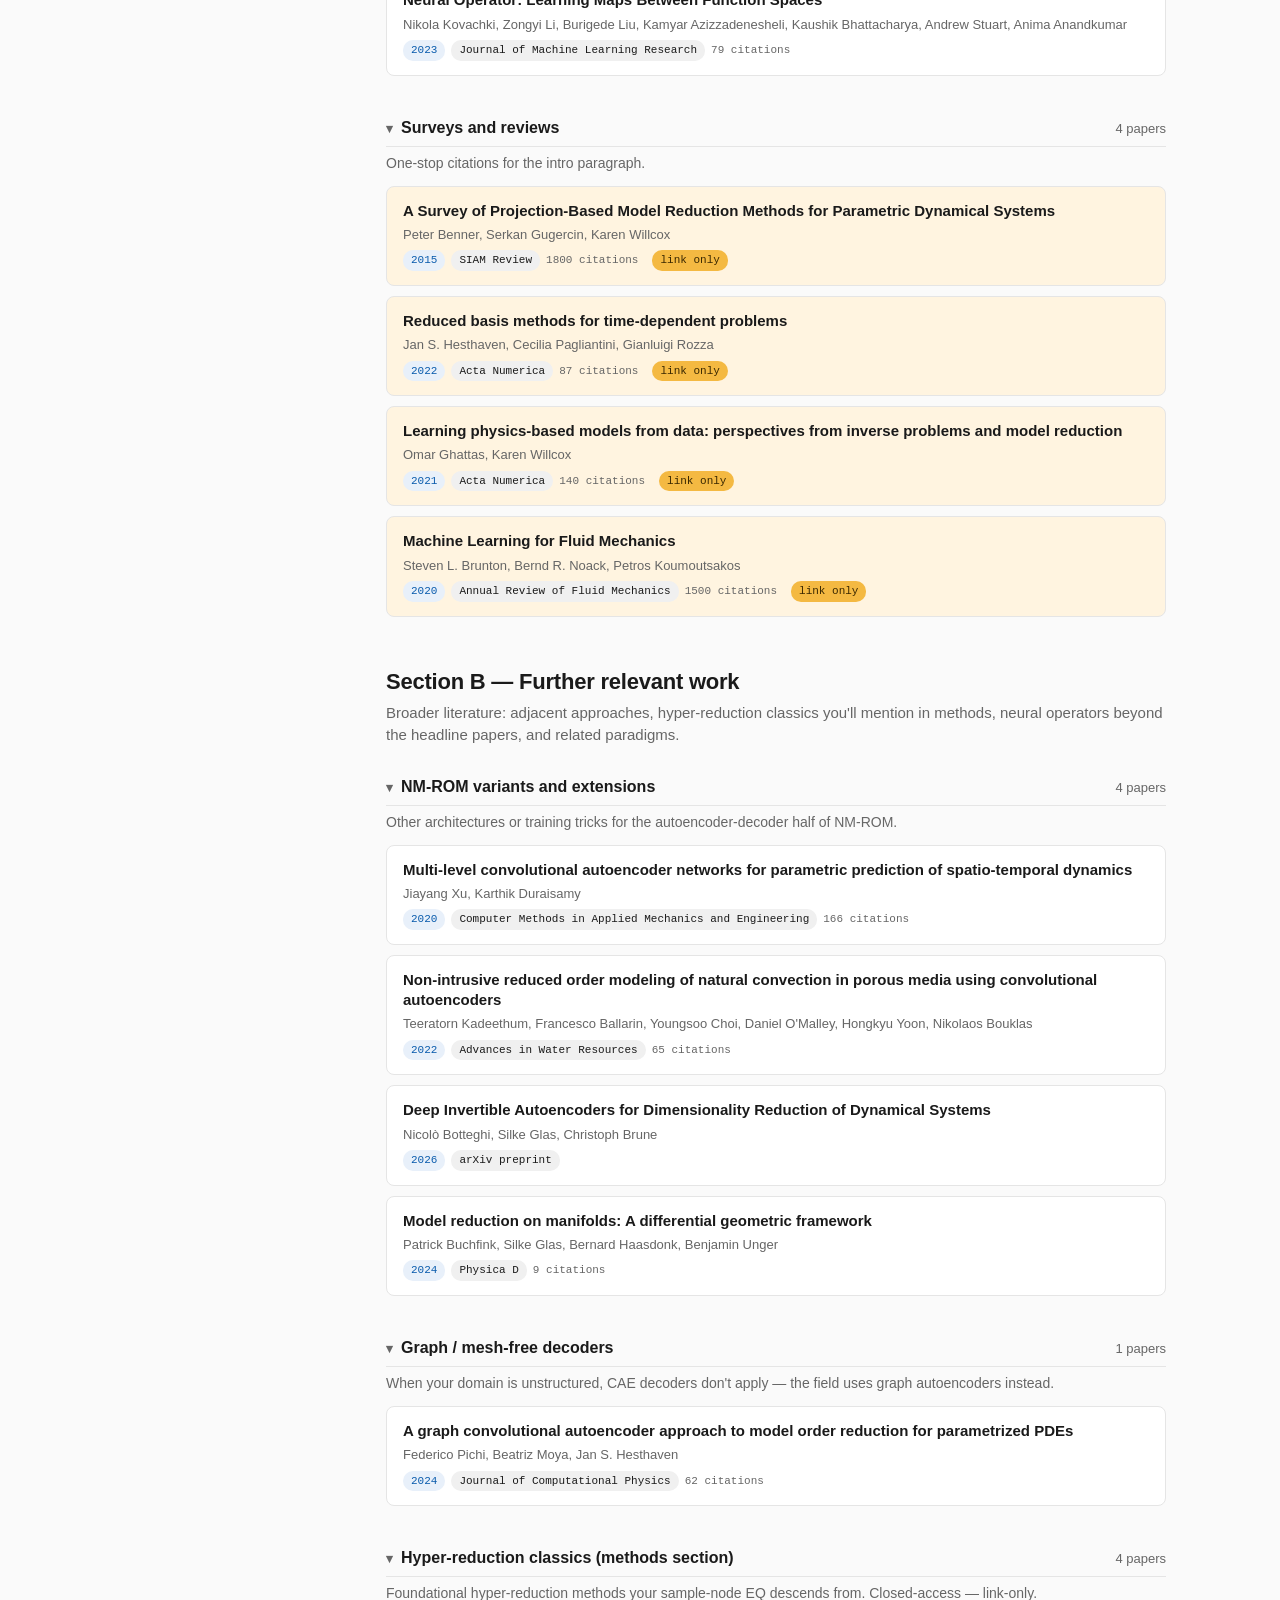
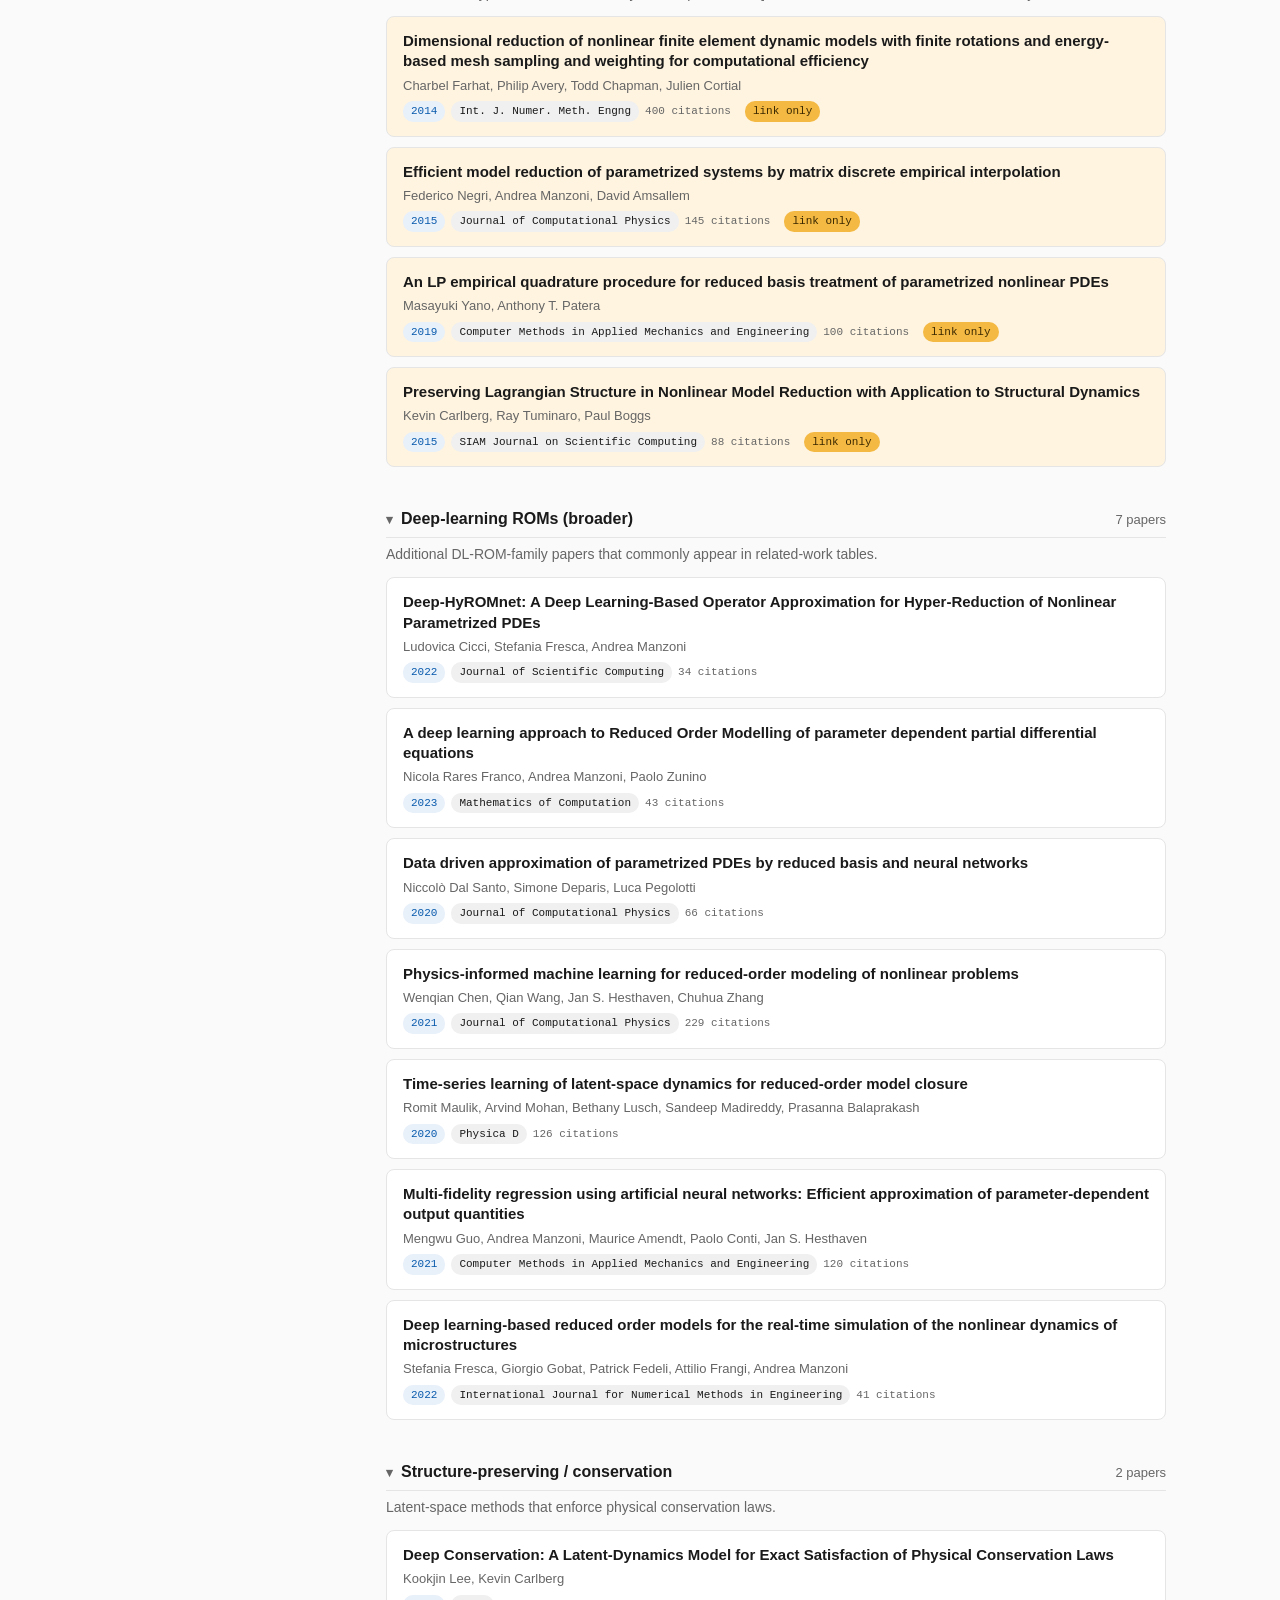
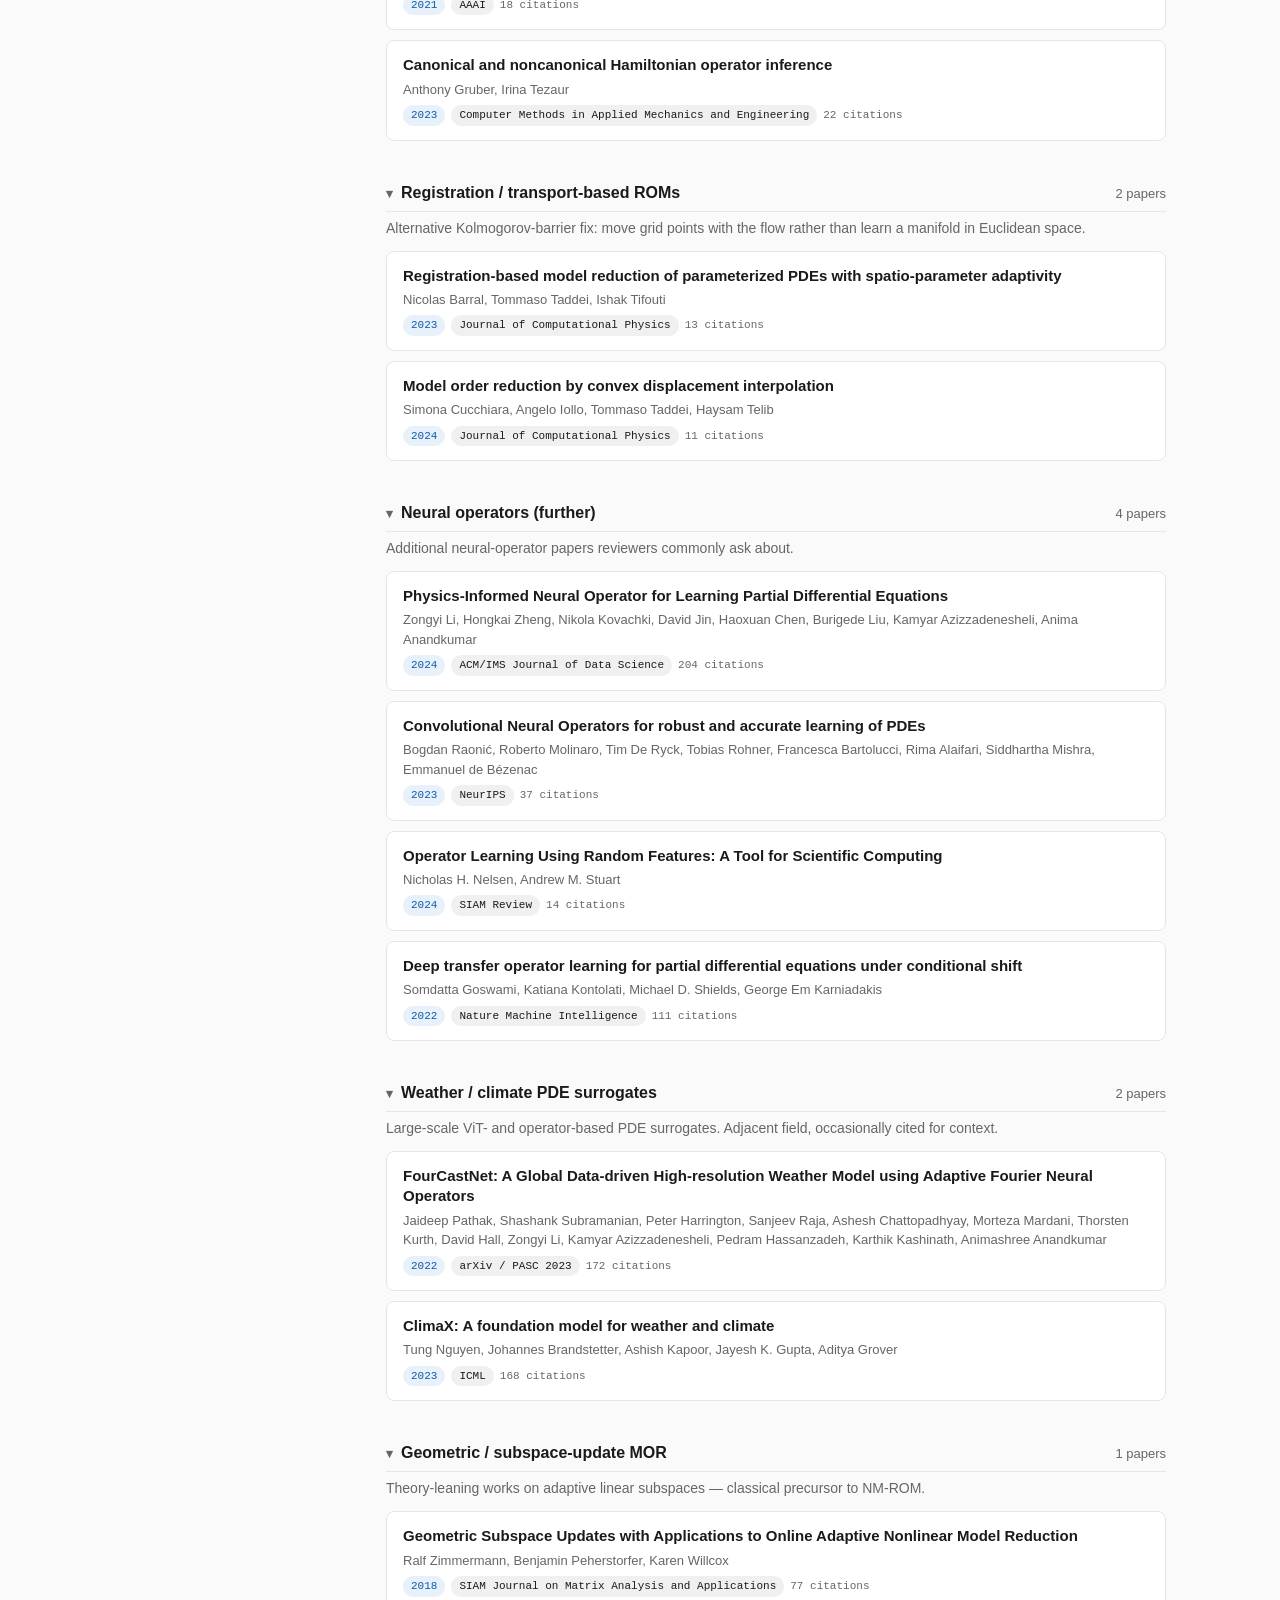
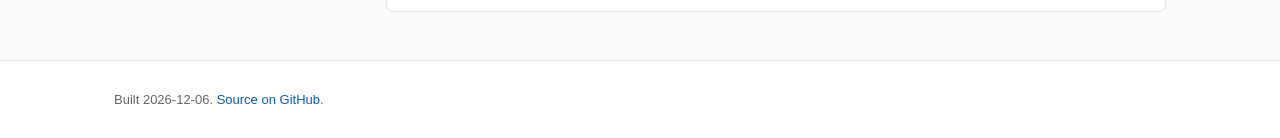
==== commit c8aaaf07: "Dark mode for page and PDFs Two independent toggles in the header on both pages: - Page dark mode: s" ====
--- a/index.html
+++ b/index.html
@@ -5,10 +5,15 @@
 <meta name="viewport" content="width=device-width,initial-scale=1">
 <title>NM-ROM Literature — Reading Room</title>
 <link rel="stylesheet" href="style.css">
+<script>(function(){var t=localStorage.getItem("theme");if(!t){t=window.matchMedia&&window.matchMedia("(prefers-color-scheme: dark)").matches?"dark":"light";}document.documentElement.setAttribute("data-theme",t);})();</script>
 </head>
 <body>
 <header>
   <div class="wrap">
+    <div class="theme-toggles">
+      <button id="theme-btn" class="theme-btn" title="Toggle page dark mode">🌙 Dark</button>
+      <button id="pdf-dark-btn" class="theme-btn" title="Toggle PDF dark mode">📄 PDF dark</button>
+    </div>
     <h1>NM-ROM Literature</h1>
     <p class="tag">Curated reading room for the ViT + LinearCP NM-ROM paper · organized by Section A (must-cite) and Section B (relevant).</p>
     <p class="tag" style="margin-top:8px;"><a href="experiments.html" style="color:var(--accent);text-decoration:none;font-weight:600;">→ Walk through the experiments each paper ran</a></p>
@@ -43,6 +48,7 @@
 
 <footer><div class="wrap"><p>Built <span id="built"></span>. <a href="https://github.com/tahmidawal/NMROM-Papers">Source on GitHub</a>.</p></div></footer>
 
+<script src="theme.js"></script>
 <script src="app.js"></script>
 </body>
 </html>
--- a/style.css
+++ b/style.css
@@ -9,6 +9,45 @@
   --closed: #fff4e0;
   --chip: #f0f0f0;
   --mono: ui-monospace, "SF Mono", Menlo, Consolas, monospace;
+  --header-bg: #ffffff;
+  --footer-bg: #ffffff;
+  --input-bg: #ffffff;
+  --reader-overlay: rgba(20,20,20,0.82);
+  --tldr-bg: #fffbe6;
+  --tldr-rule: #e6b800;
+  --tldr-head: #8a6800;
+  --borrow-bg: #eefaf0;
+  --borrow-rule: #2ea043;
+  --borrow-head: #1a6b2a;
+  --takeaways-bg: var(--accent-soft);
+  --pdf-frame-bg: #525659;
+  --pdf-head-bg: #fafafa;
+  --card-shadow: 0 1px 4px rgba(0,0,0,0.04);
+}
+[data-theme="dark"] {
+  --bg: #0f1115;
+  --fg: #e6e6e6;
+  --muted: #9aa3ad;
+  --rule: #2a2f37;
+  --accent: #4aa3ff;
+  --accent-soft: #1a2638;
+  --card: #161a21;
+  --closed: #2a2418;
+  --chip: #232830;
+  --header-bg: #12151b;
+  --footer-bg: #12151b;
+  --input-bg: #1a1f27;
+  --reader-overlay: rgba(0,0,0,0.9);
+  --tldr-bg: #2a2418;
+  --tldr-rule: #c48a00;
+  --tldr-head: #e0b84d;
+  --borrow-bg: #132218;
+  --borrow-rule: #2ea043;
+  --borrow-head: #6fd48a;
+  --takeaways-bg: #12202e;
+  --pdf-frame-bg: #1a1f27;
+  --pdf-head-bg: #12151b;
+  --card-shadow: 0 1px 4px rgba(0,0,0,0.35);
 }
 * { box-sizing: border-box; }
 html, body { margin: 0; padding: 0; }
@@ -17,10 +56,22 @@
   color: var(--fg);
   background: var(--bg);
   line-height: 1.5;
+  transition: background 150ms, color 150ms;
 }
 .wrap { max-width: 1100px; margin: 0 auto; padding: 0 24px; }
 
-header { background: #fff; border-bottom: 1px solid var(--rule); padding: 28px 0 20px; }
+header { background: var(--header-bg); border-bottom: 1px solid var(--rule); padding: 28px 0 20px; position: relative; }
+.theme-toggles { position: absolute; top: 20px; right: 24px; display: flex; gap: 6px; }
+.theme-btn {
+  background: var(--input-bg); border: 1px solid var(--rule); color: var(--fg);
+  padding: 6px 12px; border-radius: 6px; cursor: pointer; font-size: 13px;
+  font-family: inherit; line-height: 1.2;
+}
+.theme-btn:hover { background: var(--accent-soft); color: var(--accent); border-color: var(--accent); }
+.theme-btn.active { background: var(--accent-soft); color: var(--accent); border-color: var(--accent); }
+@media (max-width: 520px) {
+  .theme-toggles { position: static; margin: 12px 0 0; justify-content: flex-end; }
+}
 header h1 { margin: 0 0 6px; font-size: 28px; letter-spacing: -0.01em; }
 header .tag { margin: 0 0 14px; color: var(--muted); font-size: 15px; }
 #search {
@@ -29,7 +80,8 @@
   font-size: 15px;
   border: 1px solid var(--rule);
   border-radius: 8px;
-  background: #fff;
+  background: var(--input-bg);
+  color: var(--fg);
 }
 #search:focus { outline: 2px solid var(--accent); outline-offset: 1px; border-color: transparent; }
 .counts { margin: 8px 0 0; color: var(--muted); font-size: 13px; }
@@ -81,7 +133,7 @@
   cursor: pointer;
   transition: border-color 120ms, box-shadow 120ms;
 }
-.card:hover { border-color: var(--accent); box-shadow: 0 1px 4px rgba(0,0,0,0.04); }
+.card:hover { border-color: var(--accent); box-shadow: var(--card-shadow); }
 .card.closed-access { background: var(--closed); }
 .card h4 { margin: 0 0 4px; font-size: 15px; line-height: 1.35; }
 .card .authors { color: var(--muted); font-size: 13px; margin: 0 0 6px; }
@@ -101,14 +153,14 @@
 /* Reader overlay */
 #reader {
   position: fixed; inset: 0;
-  background: rgba(20,20,20,0.82);
+  background: var(--reader-overlay);
   z-index: 50;
   display: grid;
   grid-template-rows: auto 1fr;
 }
 #reader.hidden { display: none; }
 .reader-head {
-  background: #fff; border-bottom: 1px solid var(--rule);
+  background: var(--header-bg); border-bottom: 1px solid var(--rule);
   display: grid; grid-template-columns: auto 1fr auto;
   gap: 16px; align-items: center; padding: 12px 20px;
 }
@@ -122,20 +174,21 @@
 .reader-actions { display: flex; gap: 8px; }
 .reader-actions a {
   padding: 6px 12px; border: 1px solid var(--rule); border-radius: 6px;
-  text-decoration: none; color: var(--fg); font-size: 13px; background: #fff;
+  text-decoration: none; color: var(--fg); font-size: 13px; background: var(--input-bg);
 }
 .reader-actions a:hover { background: var(--accent-soft); color: var(--accent); border-color: var(--accent); }
 .reader-actions a.hidden { display: none; }
 
 .reader-body { display: grid; grid-template-columns: 360px 1fr; min-height: 0; }
 #reader-summary {
-  background: #fff; overflow-y: auto; padding: 18px 20px;
+  background: var(--card); overflow-y: auto; padding: 18px 20px;
   border-right: 1px solid var(--rule);
-  font-size: 14px; line-height: 1.55;
+  font-size: 14px; line-height: 1.55; color: var(--fg);
 }
 #reader-summary h3 { font-size: 13px; text-transform: uppercase; letter-spacing: 0.08em; color: var(--muted); margin: 0 0 8px; }
 #reader-summary p { margin: 0; }
-#reader-frame { width: 100%; height: 100%; border: none; background: #525659; }
+#reader-frame { width: 100%; height: 100%; border: none; background: var(--pdf-frame-bg); }
+body.pdf-dark #reader-frame { filter: invert(0.92) hue-rotate(180deg); }
 .reader-body.no-pdf #reader-frame { display: none; }
 .reader-body.no-pdf { grid-template-columns: 1fr; }
 
@@ -144,5 +197,5 @@
   #reader-summary { border-right: none; border-bottom: 1px solid var(--rule); max-height: 40vh; }
 }
 
-footer { border-top: 1px solid var(--rule); padding: 16px 0; color: var(--muted); font-size: 13px; background: #fff; }
+footer { border-top: 1px solid var(--rule); padding: 16px 0; color: var(--muted); font-size: 13px; background: var(--footer-bg); }
 footer a { color: var(--accent); text-decoration: none; }
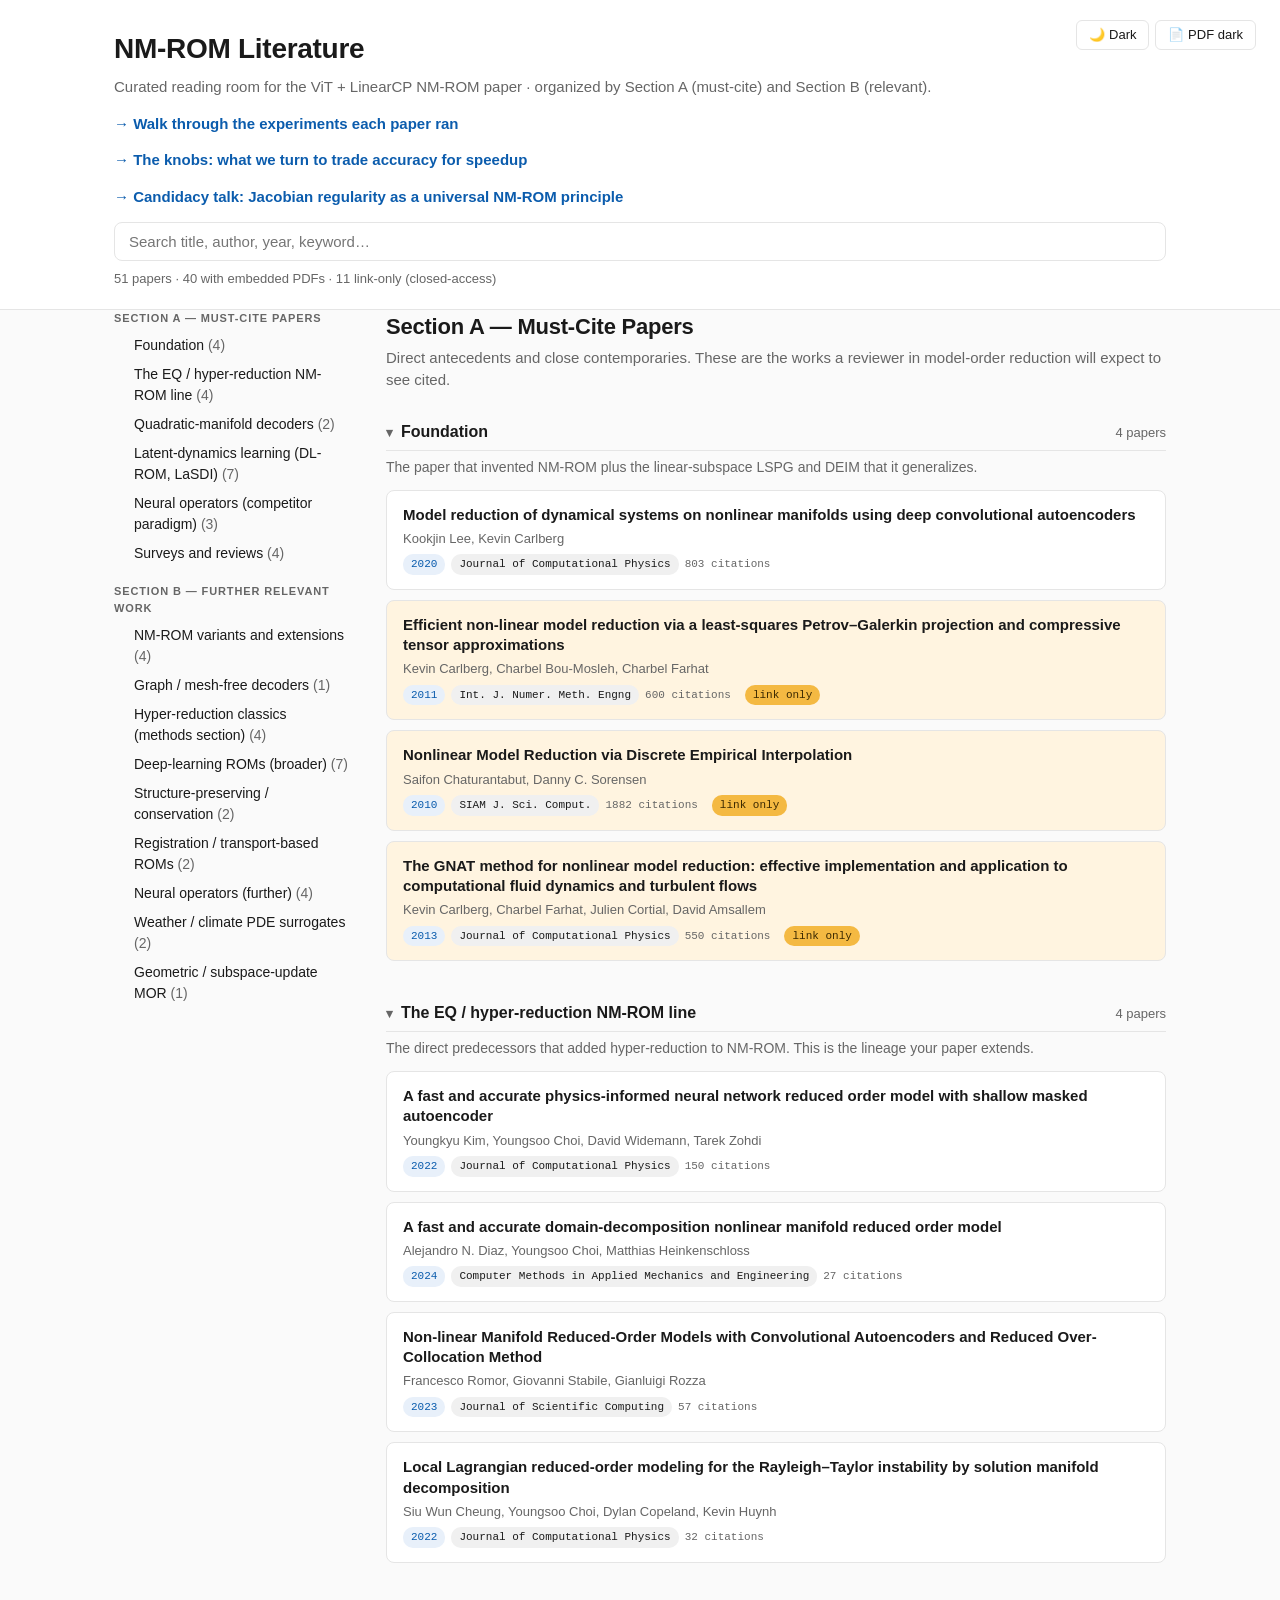
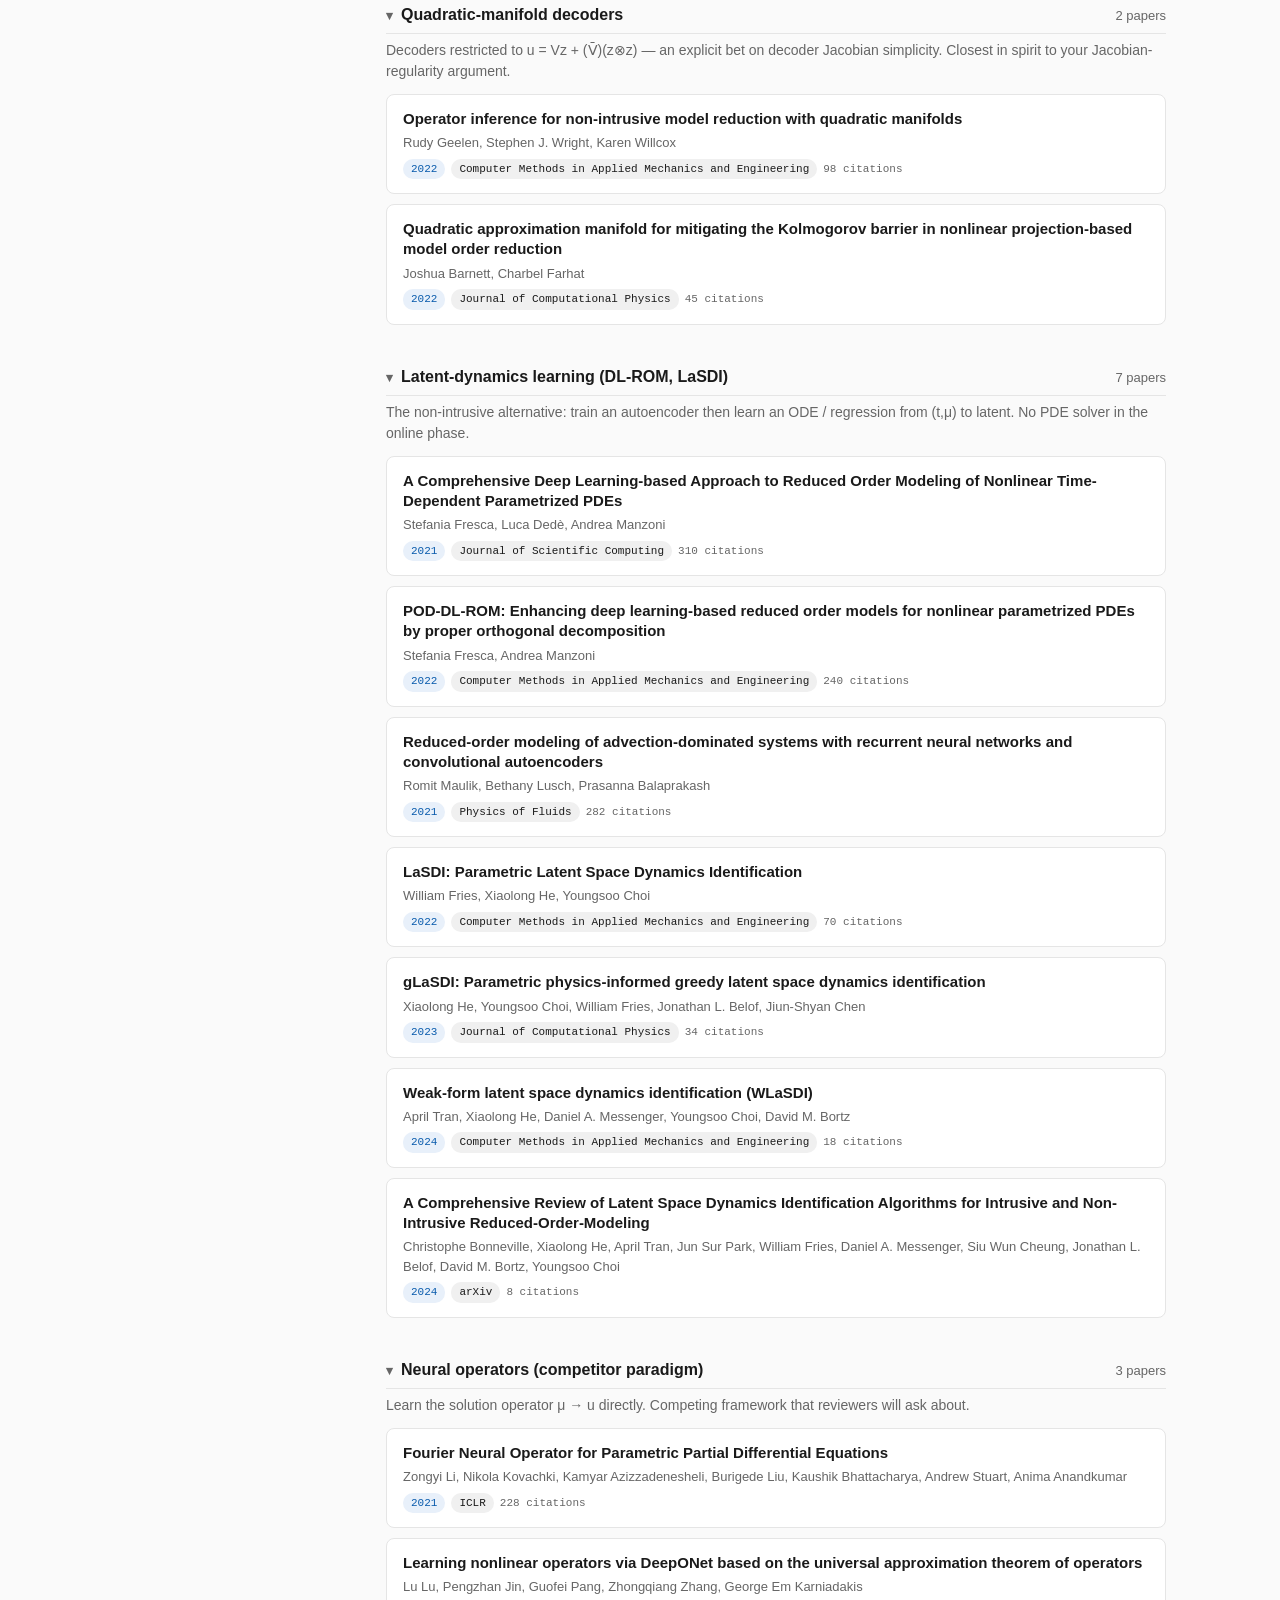
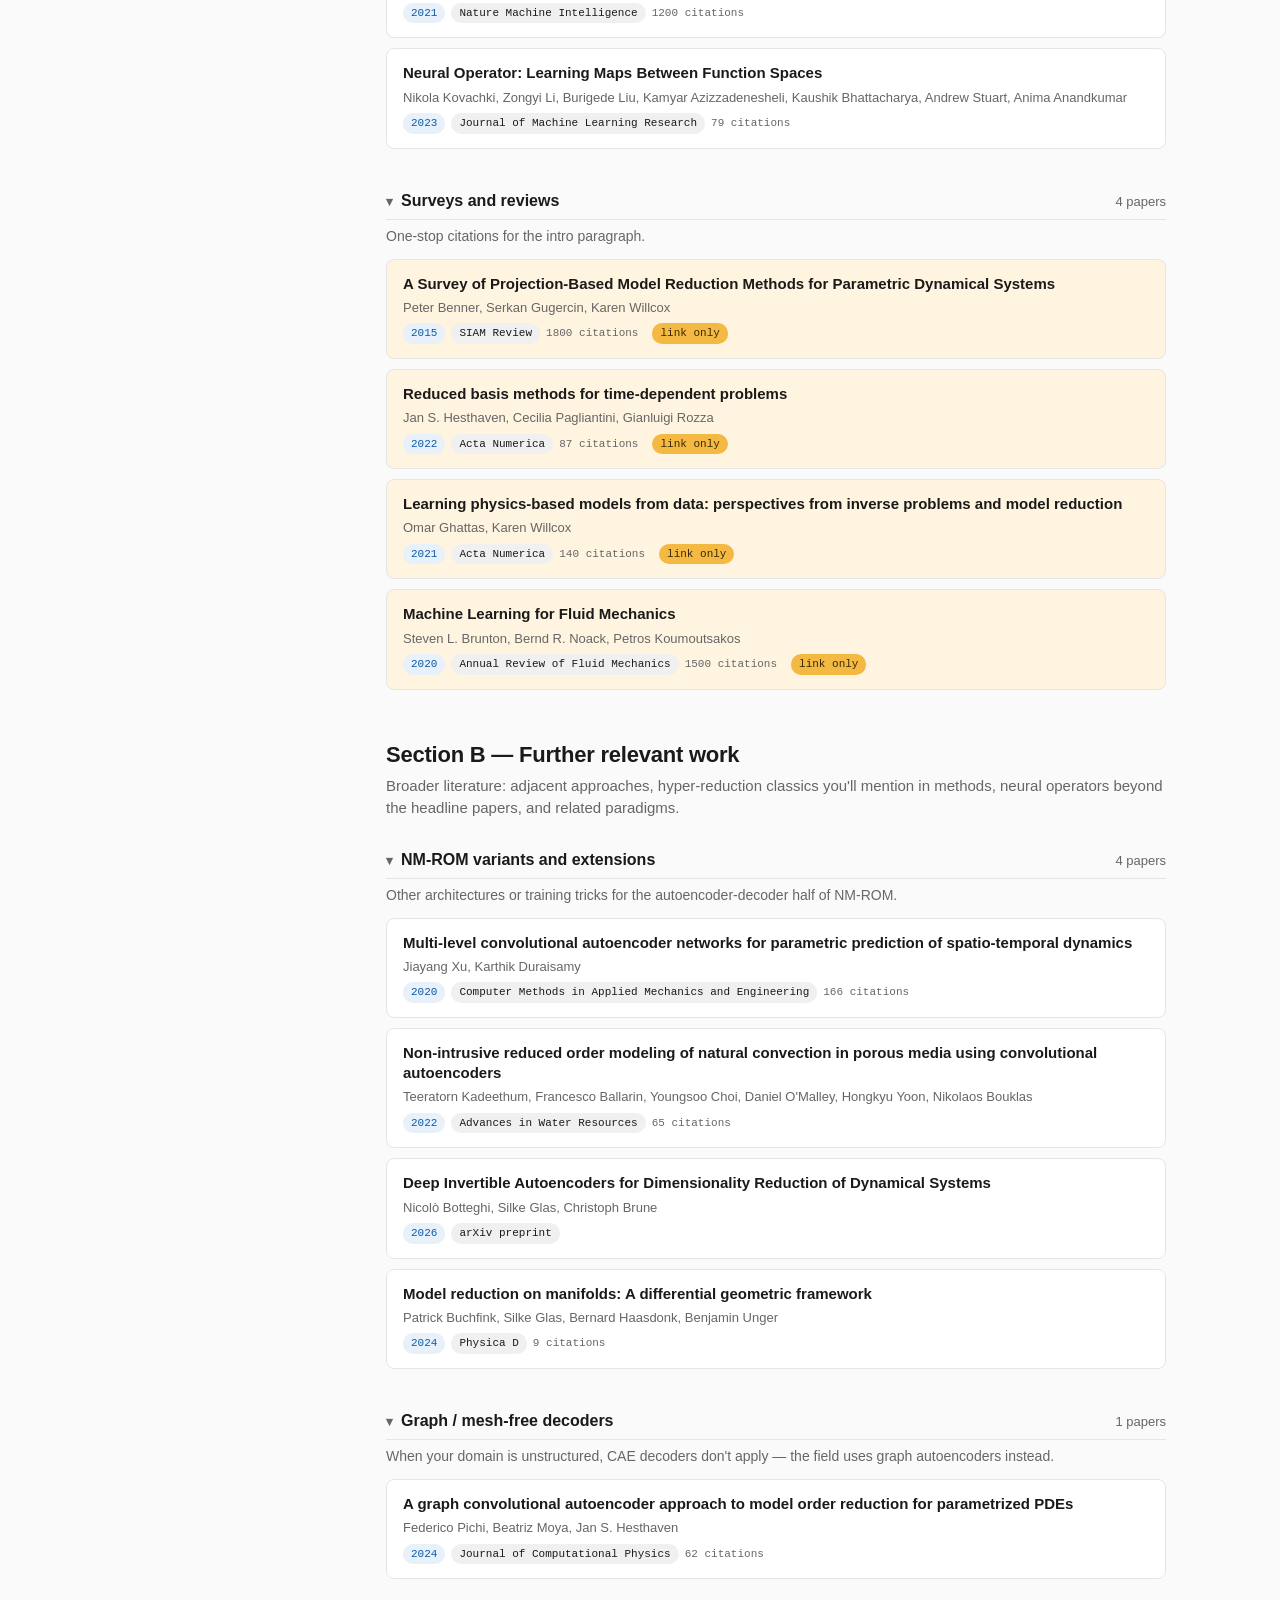
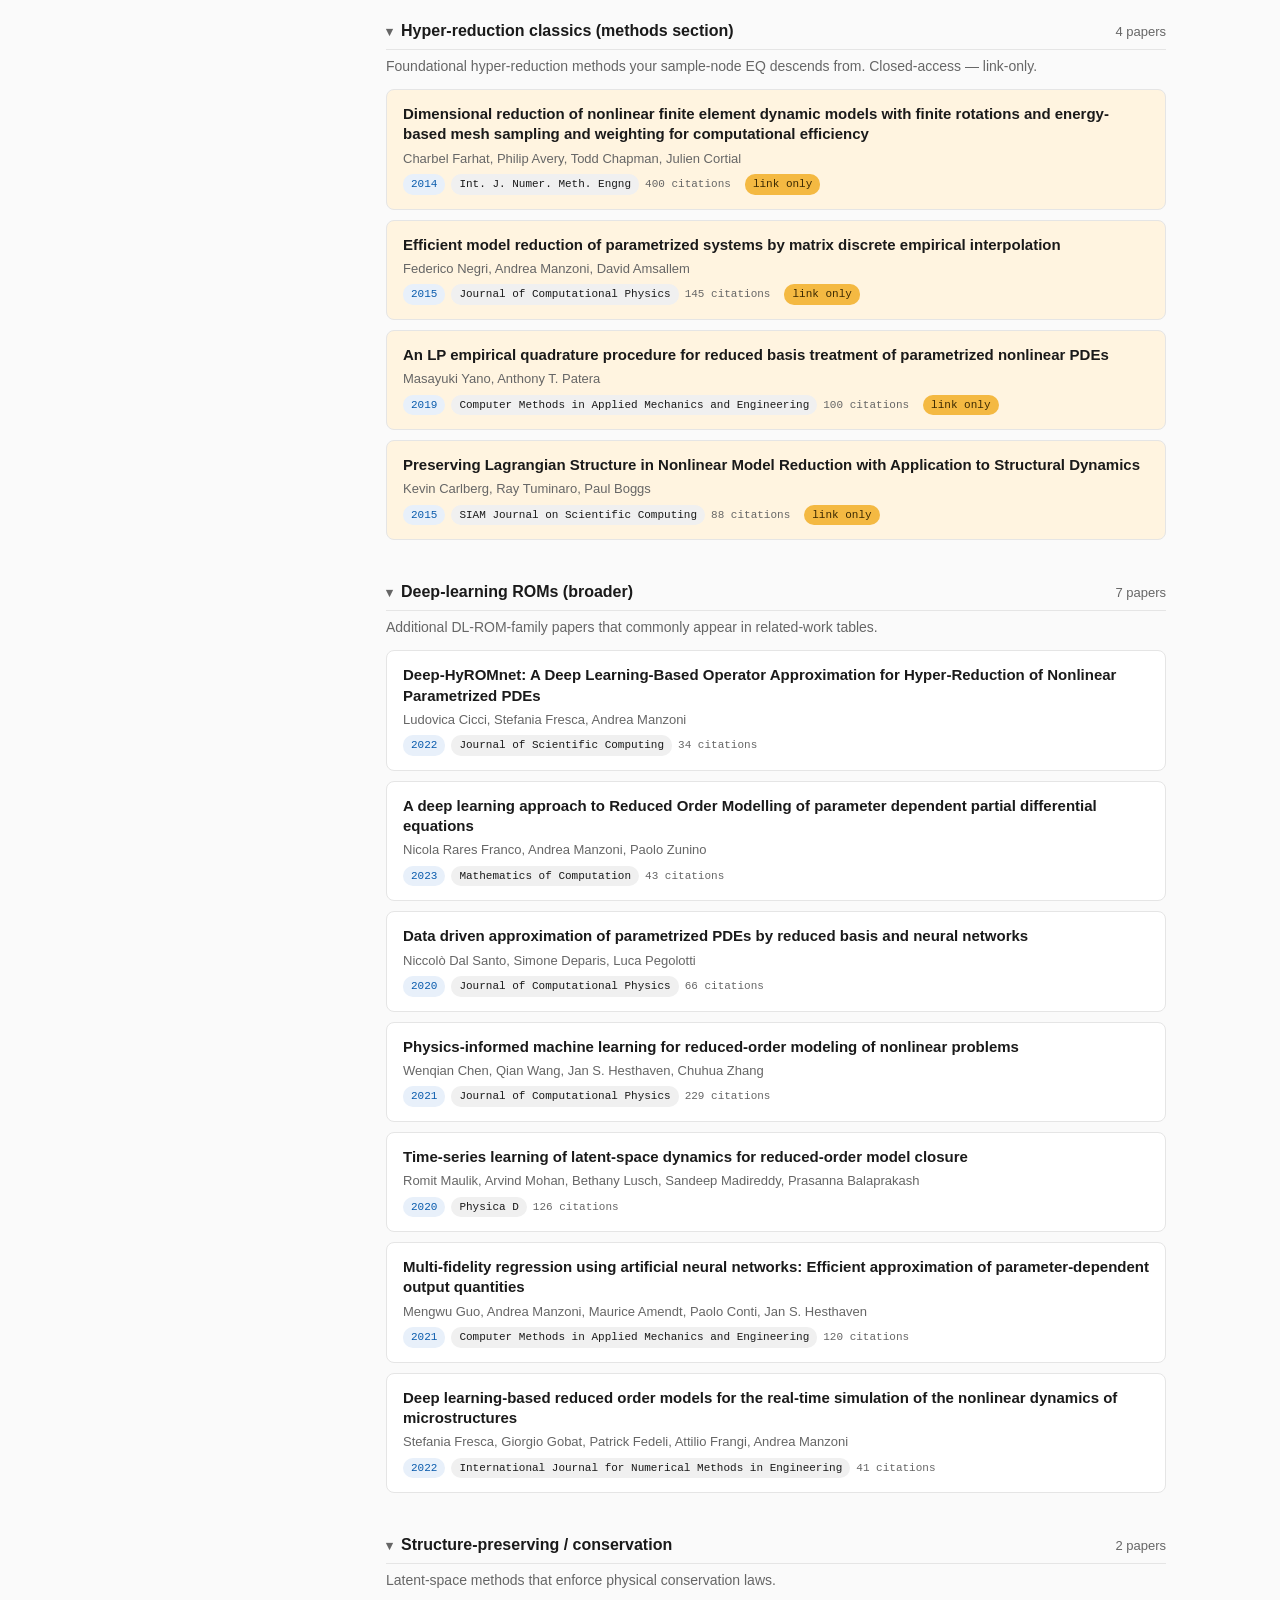
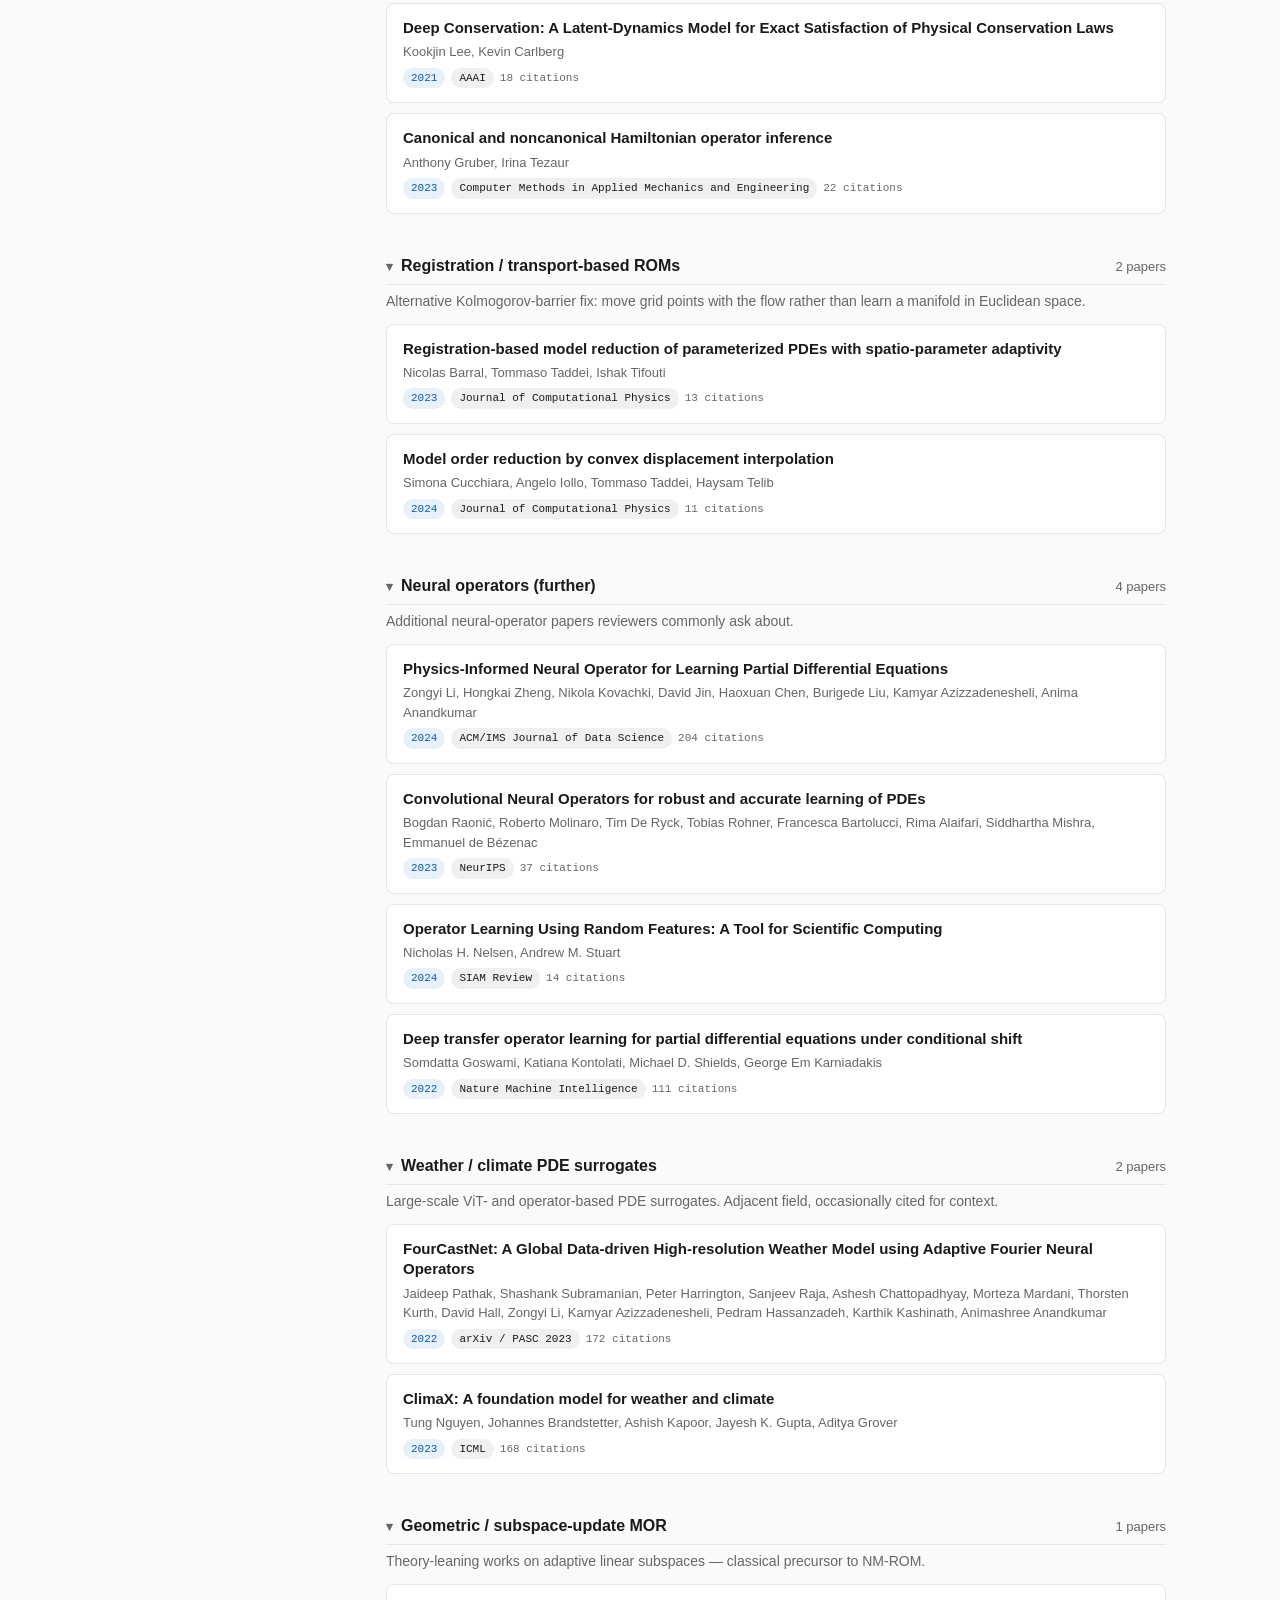
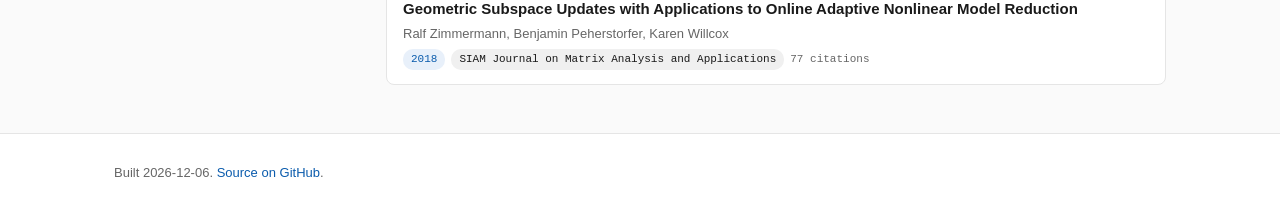
==== commit 132cc5c5: "Add candidacy talk page and knobs explorer - candidacy.html: single-page NeurIPS 2026 candidacy talk" ====
--- a/index.html
+++ b/index.html
@@ -17,6 +17,8 @@
     <h1>NM-ROM Literature</h1>
     <p class="tag">Curated reading room for the ViT + LinearCP NM-ROM paper · organized by Section A (must-cite) and Section B (relevant).</p>
     <p class="tag" style="margin-top:8px;"><a href="experiments.html" style="color:var(--accent);text-decoration:none;font-weight:600;">→ Walk through the experiments each paper ran</a></p>
+    <p class="tag" style="margin-top:4px;"><a href="knobs.html" style="color:var(--accent);text-decoration:none;font-weight:600;">→ The knobs: what we turn to trade accuracy for speedup</a></p>
+    <p class="tag" style="margin-top:4px;"><a href="candidacy.html" style="color:var(--accent);text-decoration:none;font-weight:600;">→ Candidacy talk: Jacobian regularity as a universal NM-ROM principle</a></p>
     <input id="search" type="search" placeholder="Search title, author, year, keyword…" autocomplete="off">
     <p id="counts" class="counts"></p>
   </div>
